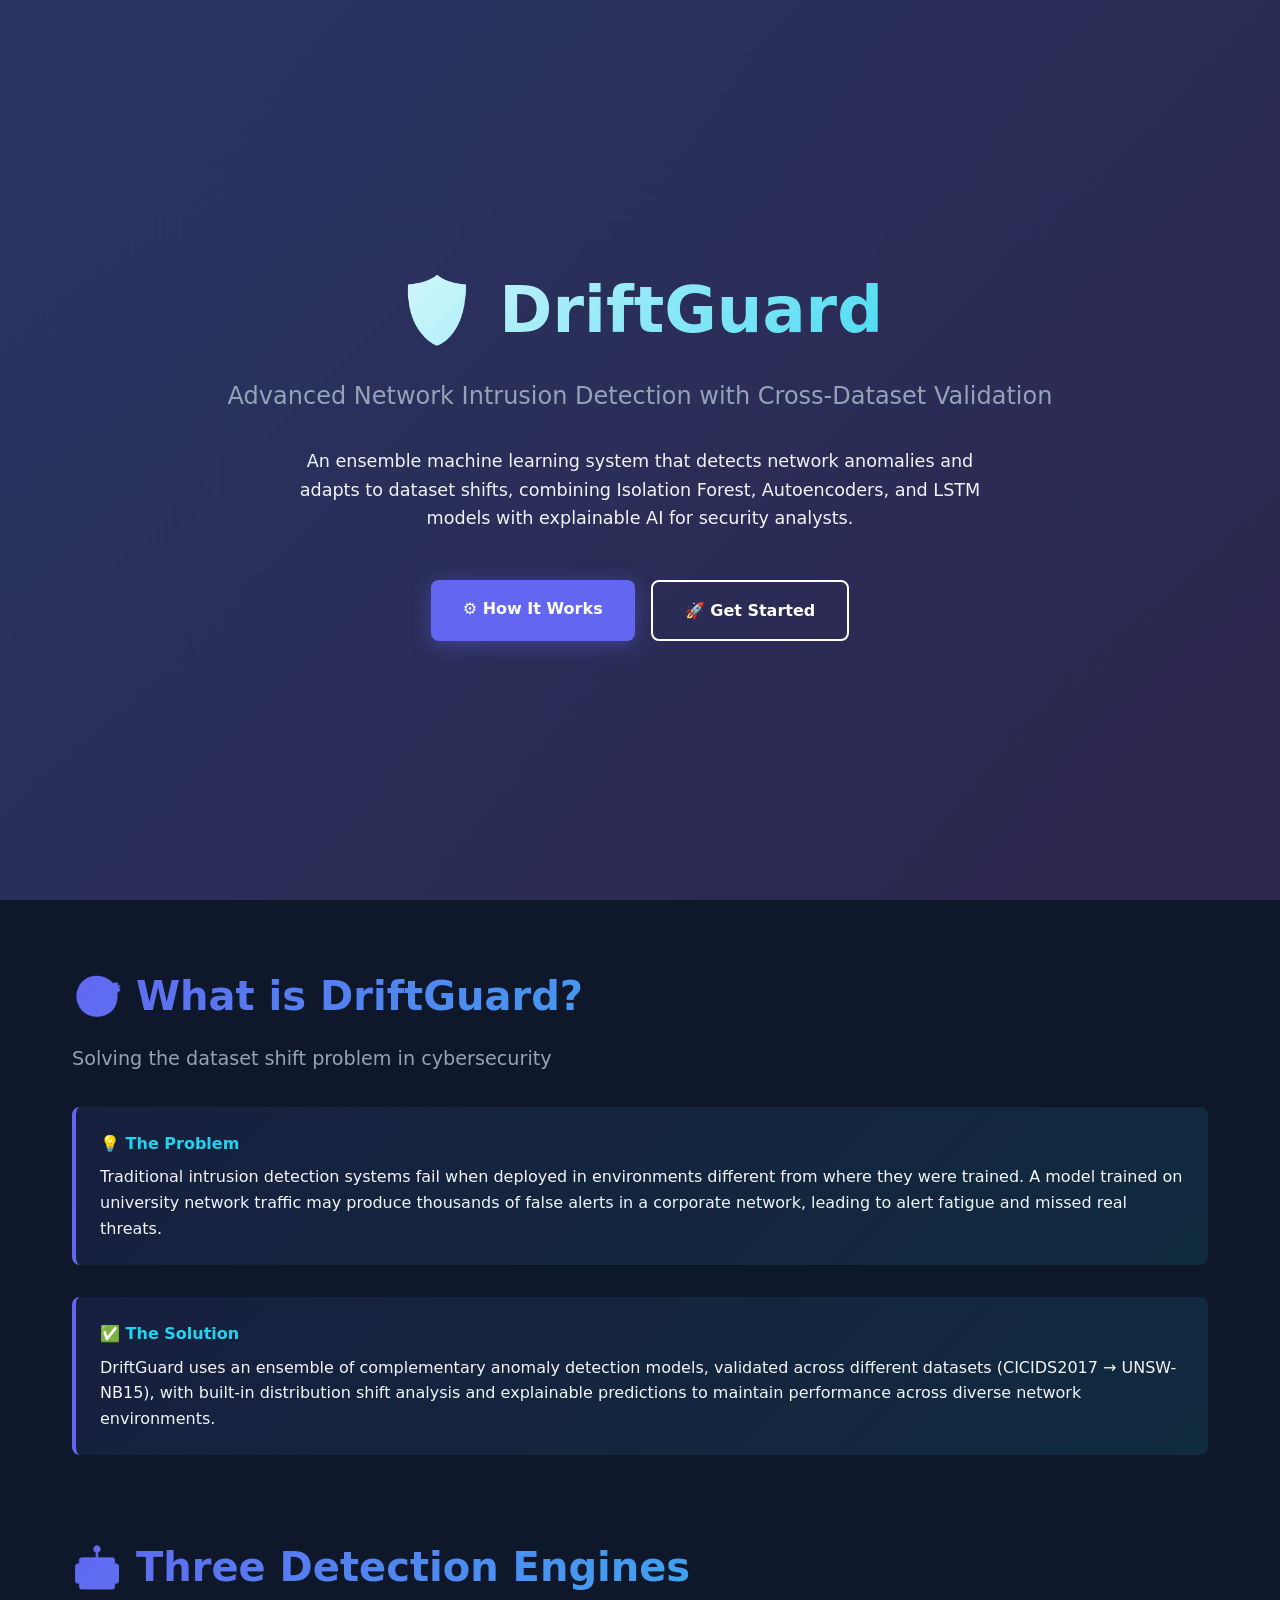
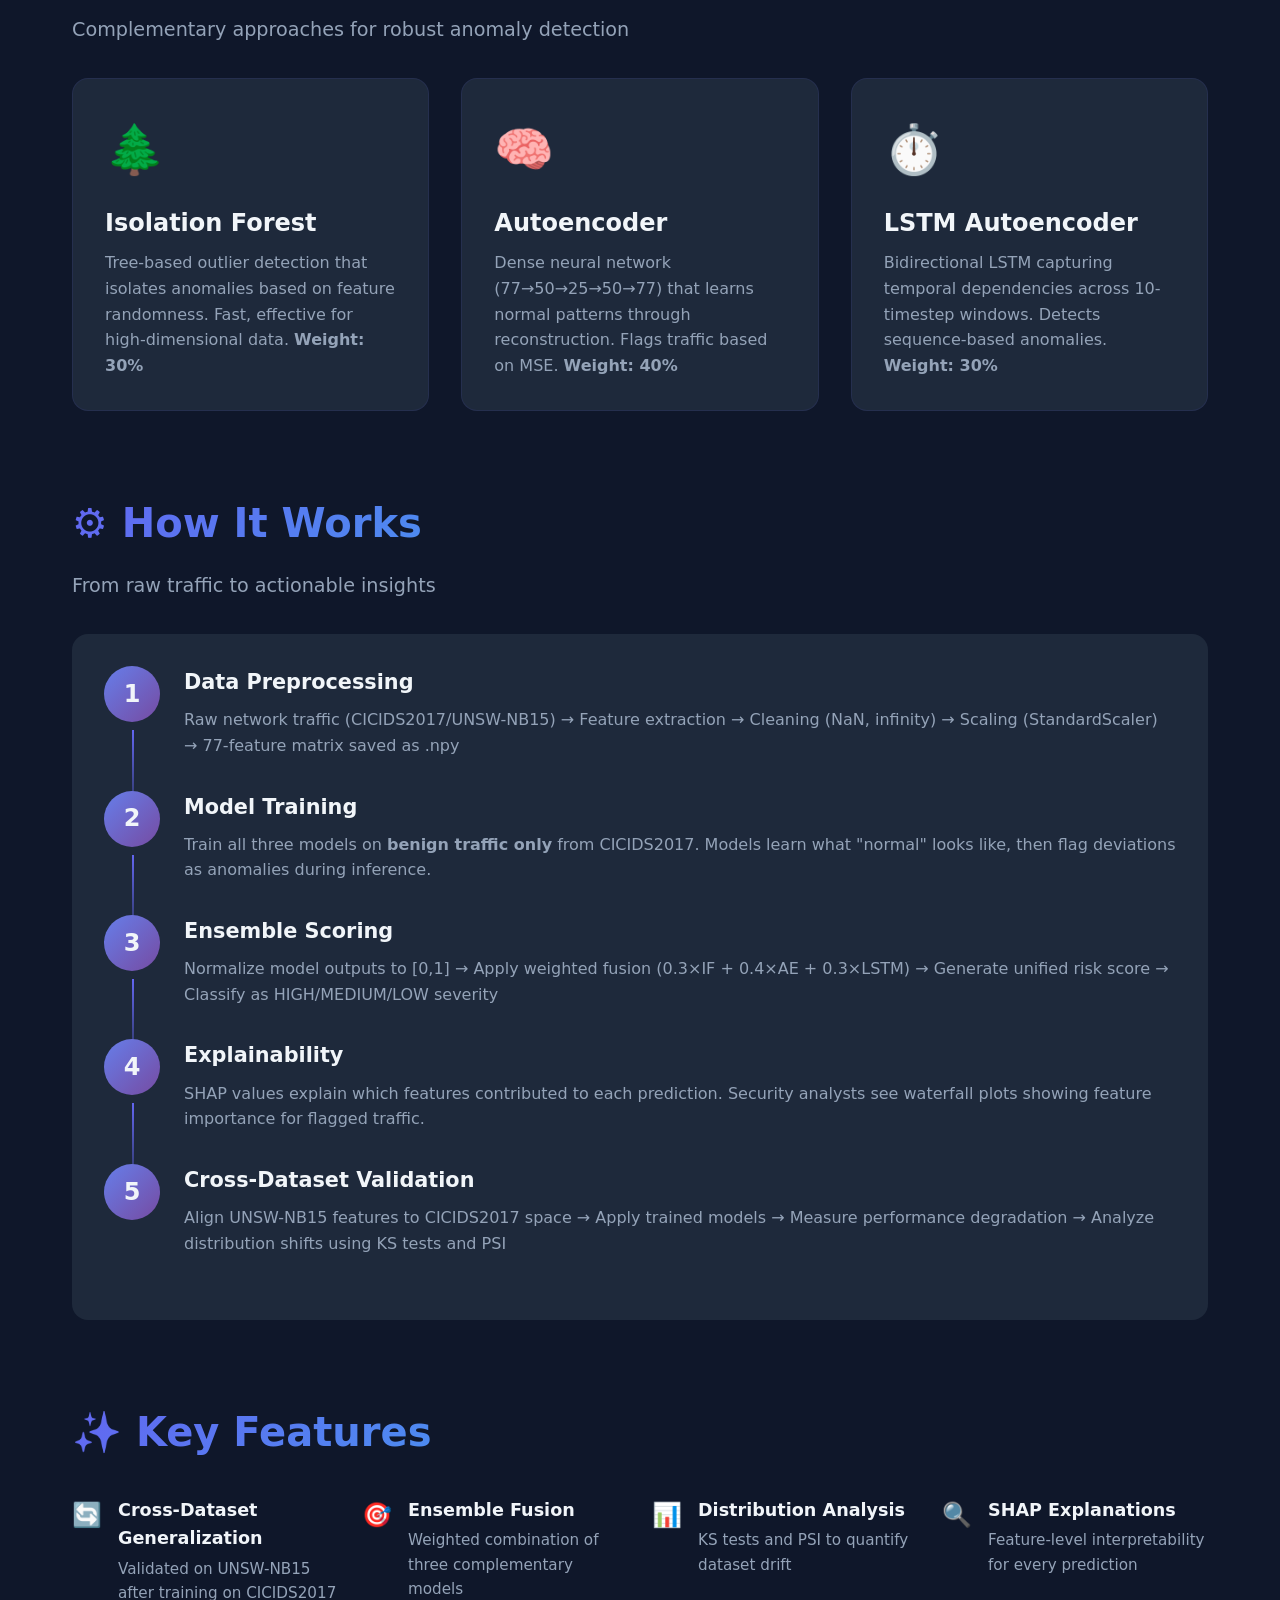
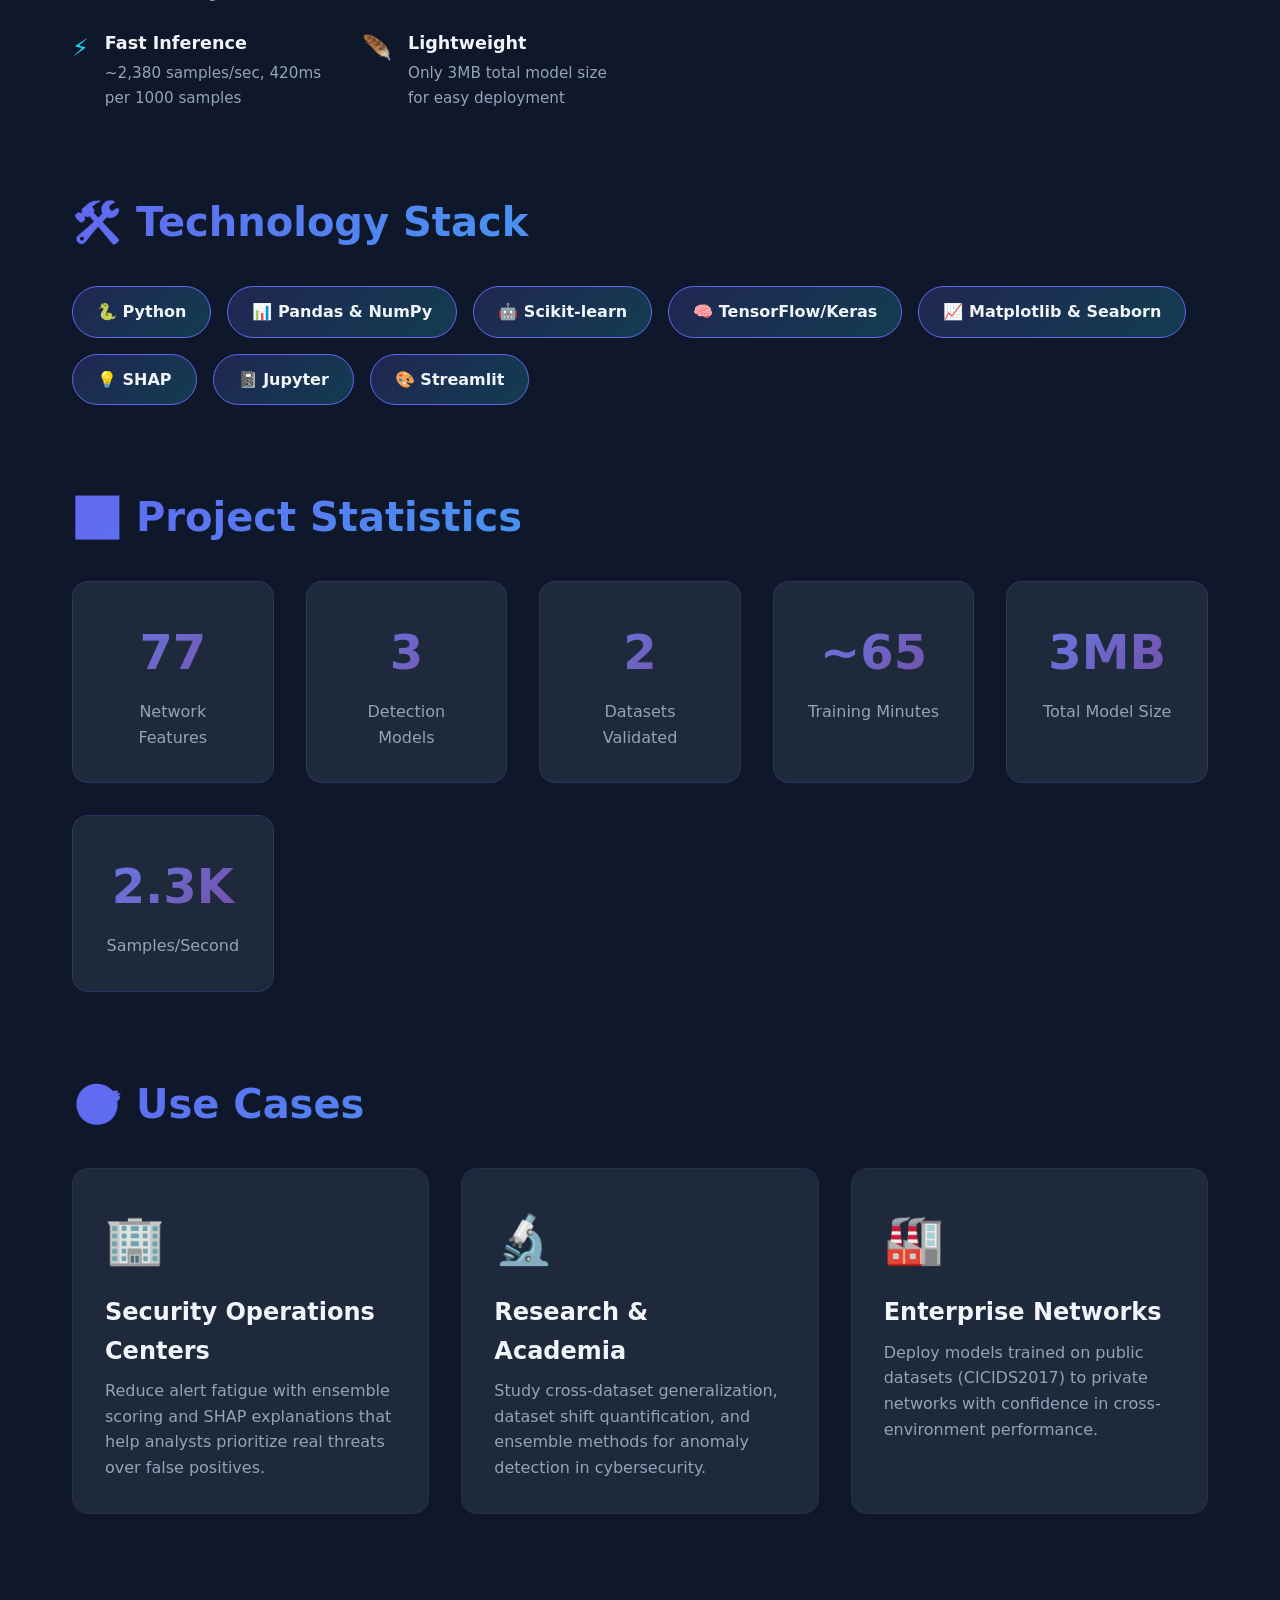
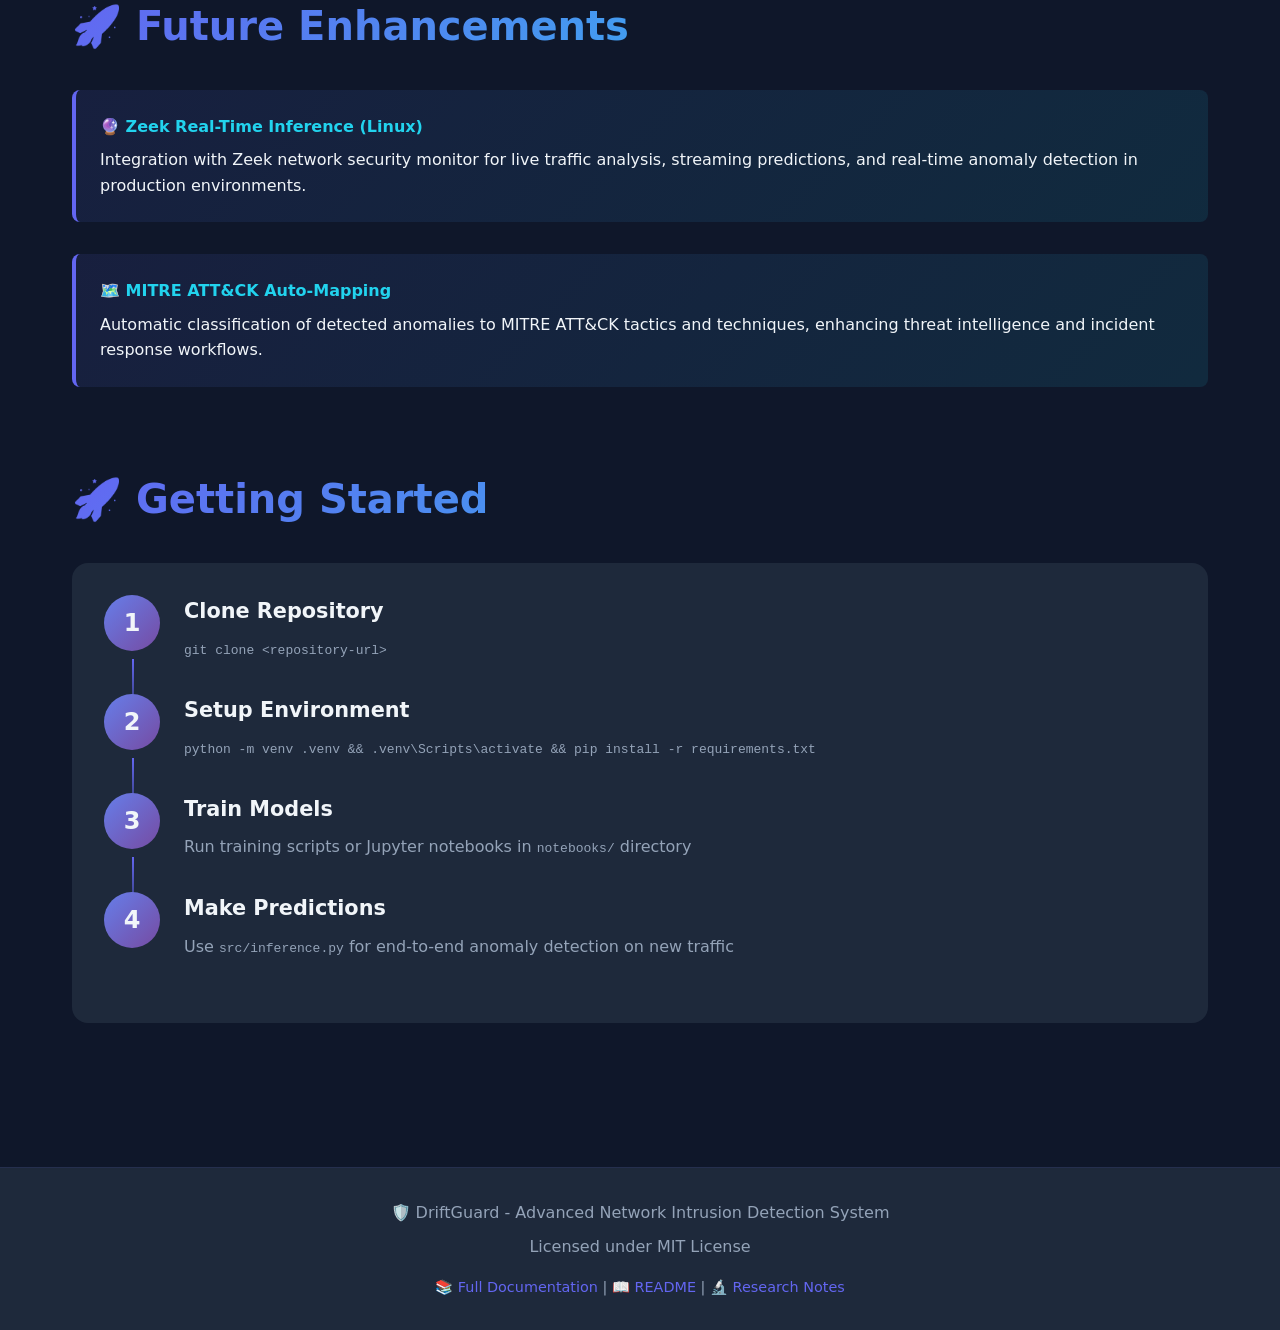
==== PROJECT_OVERVIEW.html @ bd611d69 "feat: add comprehensive project overview for DriftGuard in HTML and Markdown formats." ====
<!DOCTYPE html>
<html lang="en">

<head>
    <meta charset="UTF-8">
    <meta name="viewport" content="width=device-width, initial-scale=1.0">
    <meta name="description"
        content="DriftGuard - Advanced Network Intrusion Detection System with Cross-Dataset Validation">
    <title>DriftGuard - Project Overview</title>
    <style>
        :root {
            --primary: #6366f1;
            --primary-dark: #4f46e5;
            --accent: #22d3ee;
            --bg-dark: #0f172a;
            --bg-card: #1e293b;
            --text-primary: #f1f5f9;
            --text-secondary: #94a3b8;
            --success: #10b981;
            --warning: #f59e0b;
            --danger: #ef4444;
            --gradient: linear-gradient(135deg, #667eea 0%, #764ba2 100%);
        }

        * {
            margin: 0;
            padding: 0;
            box-sizing: border-box;
        }

        body {
            font-family: 'Inter', 'Segoe UI', system-ui, sans-serif;
            background: var(--bg-dark);
            color: var(--text-primary);
            line-height: 1.6;
            overflow-x: hidden;
        }

        /* Animated gradient background */
        .hero {
            position: relative;
            min-height: 100vh;
            display: flex;
            align-items: center;
            justify-content: center;
            background: linear-gradient(135deg, #667eea 0%, #764ba2 50%, #f093fb 100%);
            background-size: 200% 200%;
            animation: gradientShift 15s ease infinite;
            overflow: hidden;
        }

        @keyframes gradientShift {
            0% {
                background-position: 0% 50%;
            }

            50% {
                background-position: 100% 50%;
            }

            100% {
                background-position: 0% 50%;
            }
        }

        .hero::before {
            content: '';
            position: absolute;
            top: 0;
            left: 0;
            right: 0;
            bottom: 0;
            background: rgba(15, 23, 42, 0.7);
            backdrop-filter: blur(100px);
        }

        .hero-content {
            position: relative;
            z-index: 10;
            text-align: center;
            padding: 2rem;
            max-width: 1000px;
        }

        .logo {
            font-size: 4rem;
            font-weight: 800;
            background: linear-gradient(135deg, #fff, var(--accent));
            -webkit-background-clip: text;
            -webkit-text-fill-color: transparent;
            background-clip: text;
            margin-bottom: 1rem;
            animation: slideDown 1s ease-out;
        }

        @keyframes slideDown {
            from {
                opacity: 0;
                transform: translateY(-50px);
            }

            to {
                opacity: 1;
                transform: translateY(0);
            }
        }

        .tagline {
            font-size: 1.5rem;
            color: var(--text-secondary);
            margin-bottom: 2rem;
            animation: fadeIn 1.5s ease-out;
        }

        @keyframes fadeIn {
            from {
                opacity: 0;
            }

            to {
                opacity: 1;
            }
        }

        .hero-description {
            font-size: 1.1rem;
            max-width: 700px;
            margin: 0 auto 3rem;
            color: var(--text-primary);
            animation: slideUp 1s ease-out;
        }

        @keyframes slideUp {
            from {
                opacity: 0;
                transform: translateY(30px);
            }

            to {
                opacity: 1;
                transform: translateY(0);
            }
        }

        .cta-buttons {
            display: flex;
            gap: 1rem;
            justify-content: center;
            flex-wrap: wrap;
            animation: fadeIn 2s ease-out;
        }

        .btn {
            padding: 1rem 2rem;
            border-radius: 0.5rem;
            text-decoration: none;
            font-weight: 600;
            transition: all 0.3s ease;
            border: none;
            cursor: pointer;
            font-size: 1rem;
        }

        .btn-primary {
            background: var(--primary);
            color: white;
            box-shadow: 0 4px 20px rgba(99, 102, 241, 0.4);
        }

        .btn-primary:hover {
            background: var(--primary-dark);
            transform: translateY(-2px);
            box-shadow: 0 6px 25px rgba(99, 102, 241, 0.6);
        }

        .btn-outline {
            background: transparent;
            color: white;
            border: 2px solid white;
        }

        .btn-outline:hover {
            background: white;
            color: var(--bg-dark);
            transform: translateY(-2px);
        }

        .container {
            max-width: 1200px;
            margin: 0 auto;
            padding: 4rem 2rem;
        }

        .section {
            margin-bottom: 5rem;
        }

        .section-title {
            font-size: 2.5rem;
            font-weight: 700;
            margin-bottom: 1rem;
            background: linear-gradient(135deg, var(--primary), var(--accent));
            -webkit-background-clip: text;
            -webkit-text-fill-color: transparent;
            background-clip: text;
        }

        .section-subtitle {
            color: var(--text-secondary);
            font-size: 1.2rem;
            margin-bottom: 2rem;
        }

        .cards {
            display: grid;
            grid-template-columns: repeat(auto-fit, minmax(300px, 1fr));
            gap: 2rem;
            margin-top: 2rem;
        }

        .card {
            background: var(--bg-card);
            border-radius: 1rem;
            padding: 2rem;
            transition: all 0.3s ease;
            border: 1px solid rgba(99, 102, 241, 0.1);
        }

        .card:hover {
            transform: translateY(-5px);
            border-color: var(--primary);
            box-shadow: 0 10px 40px rgba(99, 102, 241, 0.2);
        }

        .card-icon {
            font-size: 3rem;
            margin-bottom: 1rem;
        }

        .card-title {
            font-size: 1.5rem;
            font-weight: 600;
            margin-bottom: 0.5rem;
            color: var(--text-primary);
        }

        .card-description {
            color: var(--text-secondary);
            line-height: 1.6;
        }

        .features-grid {
            display: grid;
            grid-template-columns: repeat(auto-fit, minmax(250px, 1fr));
            gap: 1.5rem;
            margin-top: 2rem;
        }

        .feature {
            display: flex;
            align-items: start;
            gap: 1rem;
        }

        .feature-icon {
            font-size: 1.5rem;
            color: var(--accent);
            flex-shrink: 0;
        }

        .feature-text h3 {
            font-size: 1.1rem;
            margin-bottom: 0.25rem;
            color: var(--text-primary);
        }

        .feature-text p {
            color: var(--text-secondary);
            font-size: 0.95rem;
        }

        .workflow {
            background: var(--bg-card);
            border-radius: 1rem;
            padding: 2rem;
            margin-top: 2rem;
        }

        .workflow-step {
            display: flex;
            align-items: start;
            gap: 1.5rem;
            margin-bottom: 2rem;
            position: relative;
        }

        .workflow-step:not(:last-child)::after {
            content: '';
            position: absolute;
            left: 1.75rem;
            top: 4rem;
            width: 2px;
            height: calc(100% + 0.5rem);
            background: linear-gradient(180deg, var(--primary), transparent);
        }

        .step-number {
            background: var(--gradient);
            width: 3.5rem;
            height: 3.5rem;
            border-radius: 50%;
            display: flex;
            align-items: center;
            justify-content: center;
            font-weight: 700;
            font-size: 1.5rem;
            flex-shrink: 0;
            position: relative;
            z-index: 1;
        }

        .step-content h3 {
            font-size: 1.3rem;
            margin-bottom: 0.5rem;
            color: var(--text-primary);
        }

        .step-content p {
            color: var(--text-secondary);
            line-height: 1.6;
        }

        .tech-stack {
            display: flex;
            flex-wrap: wrap;
            gap: 1rem;
            margin-top: 2rem;
        }

        .tech-badge {
            background: linear-gradient(135deg, rgba(99, 102, 241, 0.2), rgba(34, 211, 238, 0.2));
            border: 1px solid var(--primary);
            padding: 0.75rem 1.5rem;
            border-radius: 2rem;
            font-weight: 600;
            transition: all 0.3s ease;
        }

        .tech-badge:hover {
            background: var(--primary);
            transform: scale(1.05);
        }

        .stats {
            display: grid;
            grid-template-columns: repeat(auto-fit, minmax(200px, 1fr));
            gap: 2rem;
            margin-top: 2rem;
        }

        .stat-card {
            text-align: center;
            padding: 2rem;
            background: var(--bg-card);
            border-radius: 1rem;
            border: 1px solid rgba(99, 102, 241, 0.2);
        }

        .stat-number {
            font-size: 3rem;
            font-weight: 700;
            background: var(--gradient);
            -webkit-background-clip: text;
            -webkit-text-fill-color: transparent;
            background-clip: text;
        }

        .stat-label {
            color: var(--text-secondary);
            margin-top: 0.5rem;
        }

        .highlight {
            background: linear-gradient(135deg, rgba(99, 102, 241, 0.1), rgba(34, 211, 238, 0.1));
            border-left: 4px solid var(--primary);
            padding: 1.5rem;
            border-radius: 0.5rem;
            margin: 2rem 0;
        }

        .highlight-title {
            font-weight: 700;
            color: var(--accent);
            margin-bottom: 0.5rem;
        }

        footer {
            background: var(--bg-card);
            padding: 2rem;
            text-align: center;
            color: var(--text-secondary);
            border-top: 1px solid rgba(99, 102, 241, 0.1);
        }

        @media (max-width: 768px) {
            .logo {
                font-size: 2.5rem;
            }

            .tagline {
                font-size: 1.2rem;
            }

            .section-title {
                font-size: 2rem;
            }

            .cards {
                grid-template-columns: 1fr;
            }
        }
    </style>
</head>

<body>
    <!-- Hero Section -->
    <section class="hero">
        <div class="hero-content">
            <h1 class="logo">🛡️ DriftGuard</h1>
            <p class="tagline">Advanced Network Intrusion Detection with Cross-Dataset Validation</p>
            <p class="hero-description">
                An ensemble machine learning system that detects network anomalies and adapts to dataset shifts,
                combining Isolation Forest, Autoencoders, and LSTM models with explainable AI for security analysts.
            </p>
            <div class="cta-buttons">
                <a href="#how-it-works" class="btn btn-primary">⚙️ How It Works</a>
                <a href="#getting-started" class="btn btn-outline">🚀 Get Started</a>
            </div>
        </div>
    </section>

    <!-- What is DriftGuard -->
    <div class="container">
        <section class="section">
            <h2 class="section-title">🎯 What is DriftGuard?</h2>
            <p class="section-subtitle">Solving the dataset shift problem in cybersecurity</p>

            <div class="highlight">
                <div class="highlight-title">💡 The Problem</div>
                <p>Traditional intrusion detection systems fail when deployed in environments different from where they
                    were trained.
                    A model trained on university network traffic may produce thousands of false alerts in a corporate
                    network,
                    leading to alert fatigue and missed real threats.</p>
            </div>

            <div class="highlight">
                <div class="highlight-title">✅ The Solution</div>
                <p>DriftGuard uses an ensemble of complementary anomaly detection models, validated across different
                    datasets
                    (CICIDS2017 → UNSW-NB15), with built-in distribution shift analysis and explainable predictions to
                    maintain
                    performance across diverse network environments.</p>
            </div>
        </section>

        <!-- Core Models -->
        <section class="section">
            <h2 class="section-title">🤖 Three Detection Engines</h2>
            <p class="section-subtitle">Complementary approaches for robust anomaly detection</p>

            <div class="cards">
                <div class="card">
                    <div class="card-icon">🌲</div>
                    <h3 class="card-title">Isolation Forest</h3>
                    <p class="card-description">
                        Tree-based outlier detection that isolates anomalies based on feature randomness.
                        Fast, effective for high-dimensional data. <strong>Weight: 30%</strong>
                    </p>
                </div>

                <div class="card">
                    <div class="card-icon">🧠</div>
                    <h3 class="card-title">Autoencoder</h3>
                    <p class="card-description">
                        Dense neural network (77→50→25→50→77) that learns normal patterns through reconstruction.
                        Flags traffic based on MSE. <strong>Weight: 40%</strong>
                    </p>
                </div>

                <div class="card">
                    <div class="card-icon">⏱️</div>
                    <h3 class="card-title">LSTM Autoencoder</h3>
                    <p class="card-description">
                        Bidirectional LSTM capturing temporal dependencies across 10-timestep windows.
                        Detects sequence-based anomalies. <strong>Weight: 30%</strong>
                    </p>
                </div>
            </div>
        </section>

        <!-- How It Works -->
        <section class="section" id="how-it-works">
            <h2 class="section-title">⚙️ How It Works</h2>
            <p class="section-subtitle">From raw traffic to actionable insights</p>

            <div class="workflow">
                <div class="workflow-step">
                    <div class="step-number">1</div>
                    <div class="step-content">
                        <h3>Data Preprocessing</h3>
                        <p>Raw network traffic (CICIDS2017/UNSW-NB15) → Feature extraction → Cleaning (NaN, infinity) →
                            Scaling (StandardScaler) → 77-feature matrix saved as .npy</p>
                    </div>
                </div>

                <div class="workflow-step">
                    <div class="step-number">2</div>
                    <div class="step-content">
                        <h3>Model Training</h3>
                        <p>Train all three models on <strong>benign traffic only</strong> from CICIDS2017. Models learn
                            what "normal" looks like, then flag deviations as anomalies during inference.</p>
                    </div>
                </div>

                <div class="workflow-step">
                    <div class="step-number">3</div>
                    <div class="step-content">
                        <h3>Ensemble Scoring</h3>
                        <p>Normalize model outputs to [0,1] → Apply weighted fusion (0.3×IF + 0.4×AE + 0.3×LSTM) →
                            Generate unified risk score → Classify as HIGH/MEDIUM/LOW severity</p>
                    </div>
                </div>

                <div class="workflow-step">
                    <div class="step-number">4</div>
                    <div class="step-content">
                        <h3>Explainability</h3>
                        <p>SHAP values explain which features contributed to each prediction. Security analysts see
                            waterfall plots showing feature importance for flagged traffic.</p>
                    </div>
                </div>

                <div class="workflow-step">
                    <div class="step-number">5</div>
                    <div class="step-content">
                        <h3>Cross-Dataset Validation</h3>
                        <p>Align UNSW-NB15 features to CICIDS2017 space → Apply trained models → Measure performance
                            degradation → Analyze distribution shifts using KS tests and PSI</p>
                    </div>
                </div>
            </div>
        </section>

        <!-- Key Features -->
        <section class="section">
            <h2 class="section-title">✨ Key Features</h2>

            <div class="features-grid">
                <div class="feature">
                    <div class="feature-icon">🔄</div>
                    <div class="feature-text">
                        <h3>Cross-Dataset Generalization</h3>
                        <p>Validated on UNSW-NB15 after training on CICIDS2017</p>
                    </div>
                </div>

                <div class="feature">
                    <div class="feature-icon">🎯</div>
                    <div class="feature-text">
                        <h3>Ensemble Fusion</h3>
                        <p>Weighted combination of three complementary models</p>
                    </div>
                </div>

                <div class="feature">
                    <div class="feature-icon">📊</div>
                    <div class="feature-text">
                        <h3>Distribution Analysis</h3>
                        <p>KS tests and PSI to quantify dataset drift</p>
                    </div>
                </div>

                <div class="feature">
                    <div class="feature-icon">🔍</div>
                    <div class="feature-text">
                        <h3>SHAP Explanations</h3>
                        <p>Feature-level interpretability for every prediction</p>
                    </div>
                </div>

                <div class="feature">
                    <div class="feature-icon">⚡</div>
                    <div class="feature-text">
                        <h3>Fast Inference</h3>
                        <p>~2,380 samples/sec, 420ms per 1000 samples</p>
                    </div>
                </div>

                <div class="feature">
                    <div class="feature-icon">🪶</div>
                    <div class="feature-text">
                        <h3>Lightweight</h3>
                        <p>Only 3MB total model size for easy deployment</p>
                    </div>
                </div>
            </div>
        </section>

        <!-- Technology Stack -->
        <section class="section">
            <h2 class="section-title">🛠️ Technology Stack</h2>

            <div class="tech-stack">
                <span class="tech-badge">🐍 Python</span>
                <span class="tech-badge">📊 Pandas & NumPy</span>
                <span class="tech-badge">🤖 Scikit-learn</span>
                <span class="tech-badge">🧠 TensorFlow/Keras</span>
                <span class="tech-badge">📈 Matplotlib & Seaborn</span>
                <span class="tech-badge">💡 SHAP</span>
                <span class="tech-badge">📓 Jupyter</span>
                <span class="tech-badge">🎨 Streamlit</span>
            </div>
        </section>

        <!-- Statistics -->
        <section class="section">
            <h2 class="section-title">📈 Project Statistics</h2>

            <div class="stats">
                <div class="stat-card">
                    <div class="stat-number">77</div>
                    <div class="stat-label">Network Features</div>
                </div>

                <div class="stat-card">
                    <div class="stat-number">3</div>
                    <div class="stat-label">Detection Models</div>
                </div>

                <div class="stat-card">
                    <div class="stat-number">2</div>
                    <div class="stat-label">Datasets Validated</div>
                </div>

                <div class="stat-card">
                    <div class="stat-number">~65</div>
                    <div class="stat-label">Training Minutes</div>
                </div>

                <div class="stat-card">
                    <div class="stat-number">3MB</div>
                    <div class="stat-label">Total Model Size</div>
                </div>

                <div class="stat-card">
                    <div class="stat-number">2.3K</div>
                    <div class="stat-label">Samples/Second</div>
                </div>
            </div>
        </section>

        <!-- Use Cases -->
        <section class="section">
            <h2 class="section-title">🎯 Use Cases</h2>

            <div class="cards">
                <div class="card">
                    <div class="card-icon">🏢</div>
                    <h3 class="card-title">Security Operations Centers</h3>
                    <p class="card-description">
                        Reduce alert fatigue with ensemble scoring and SHAP explanations that help analysts
                        prioritize real threats over false positives.
                    </p>
                </div>

                <div class="card">
                    <div class="card-icon">🔬</div>
                    <h3 class="card-title">Research & Academia</h3>
                    <p class="card-description">
                        Study cross-dataset generalization, dataset shift quantification, and ensemble methods
                        for anomaly detection in cybersecurity.
                    </p>
                </div>

                <div class="card">
                    <div class="card-icon">🏭</div>
                    <h3 class="card-title">Enterprise Networks</h3>
                    <p class="card-description">
                        Deploy models trained on public datasets (CICIDS2017) to private networks with
                        confidence in cross-environment performance.
                    </p>
                </div>
            </div>
        </section>

        <!-- Future Roadmap -->
        <section class="section">
            <h2 class="section-title">🚀 Future Enhancements</h2>

            <div class="highlight">
                <div class="highlight-title">🔮 Zeek Real-Time Inference (Linux)</div>
                <p>Integration with Zeek network security monitor for live traffic analysis, streaming predictions,
                    and real-time anomaly detection in production environments.</p>
            </div>

            <div class="highlight">
                <div class="highlight-title">🗺️ MITRE ATT&CK Auto-Mapping</div>
                <p>Automatic classification of detected anomalies to MITRE ATT&CK tactics and techniques,
                    enhancing threat intelligence and incident response workflows.</p>
            </div>
        </section>

        <!-- Getting Started -->
        <section class="section">
            <h2 class="section-title">🚀 Getting Started</h2>

            <div class="workflow">
                <div class="workflow-step">
                    <div class="step-number">1</div>
                    <div class="step-content">
                        <h3>Clone Repository</h3>
                        <p><code>git clone &lt;repository-url&gt;</code></p>
                    </div>
                </div>

                <div class="workflow-step">
                    <div class="step-number">2</div>
                    <div class="step-content">
                        <h3>Setup Environment</h3>
                        <p><code>python -m venv .venv && .venv\Scripts\activate && pip install -r requirements.txt</code>
                        </p>
                    </div>
                </div>

                <div class="workflow-step">
                    <div class="step-number">3</div>
                    <div class="step-content">
                        <h3>Train Models</h3>
                        <p>Run training scripts or Jupyter notebooks in <code>notebooks/</code> directory</p>
                    </div>
                </div>

                <div class="workflow-step">
                    <div class="step-number">4</div>
                    <div class="step-content">
                        <h3>Make Predictions</h3>
                        <p>Use <code>src/inference.py</code> for end-to-end anomaly detection on new traffic</p>
                    </div>
                </div>
            </div>
        </section>
    </div>

    <!-- Footer -->
    <footer>
        <p>🛡️ DriftGuard - Advanced Network Intrusion Detection System</p>
        <p style="margin-top: 0.5rem;">Licensed under MIT License</p>
        <p style="margin-top: 1rem; font-size: 0.9rem;">
            <a href="docs/00_INDEX.md" style="color: var(--primary); text-decoration: none;">📚 Full Documentation</a> |
            <a href="README.md" style="color: var(--primary); text-decoration: none;">📖 README</a> |
            <a href="research/notes.md" style="color: var(--primary); text-decoration: none;">🔬 Research Notes</a>
        </p>
    </footer>
</body>

</html>
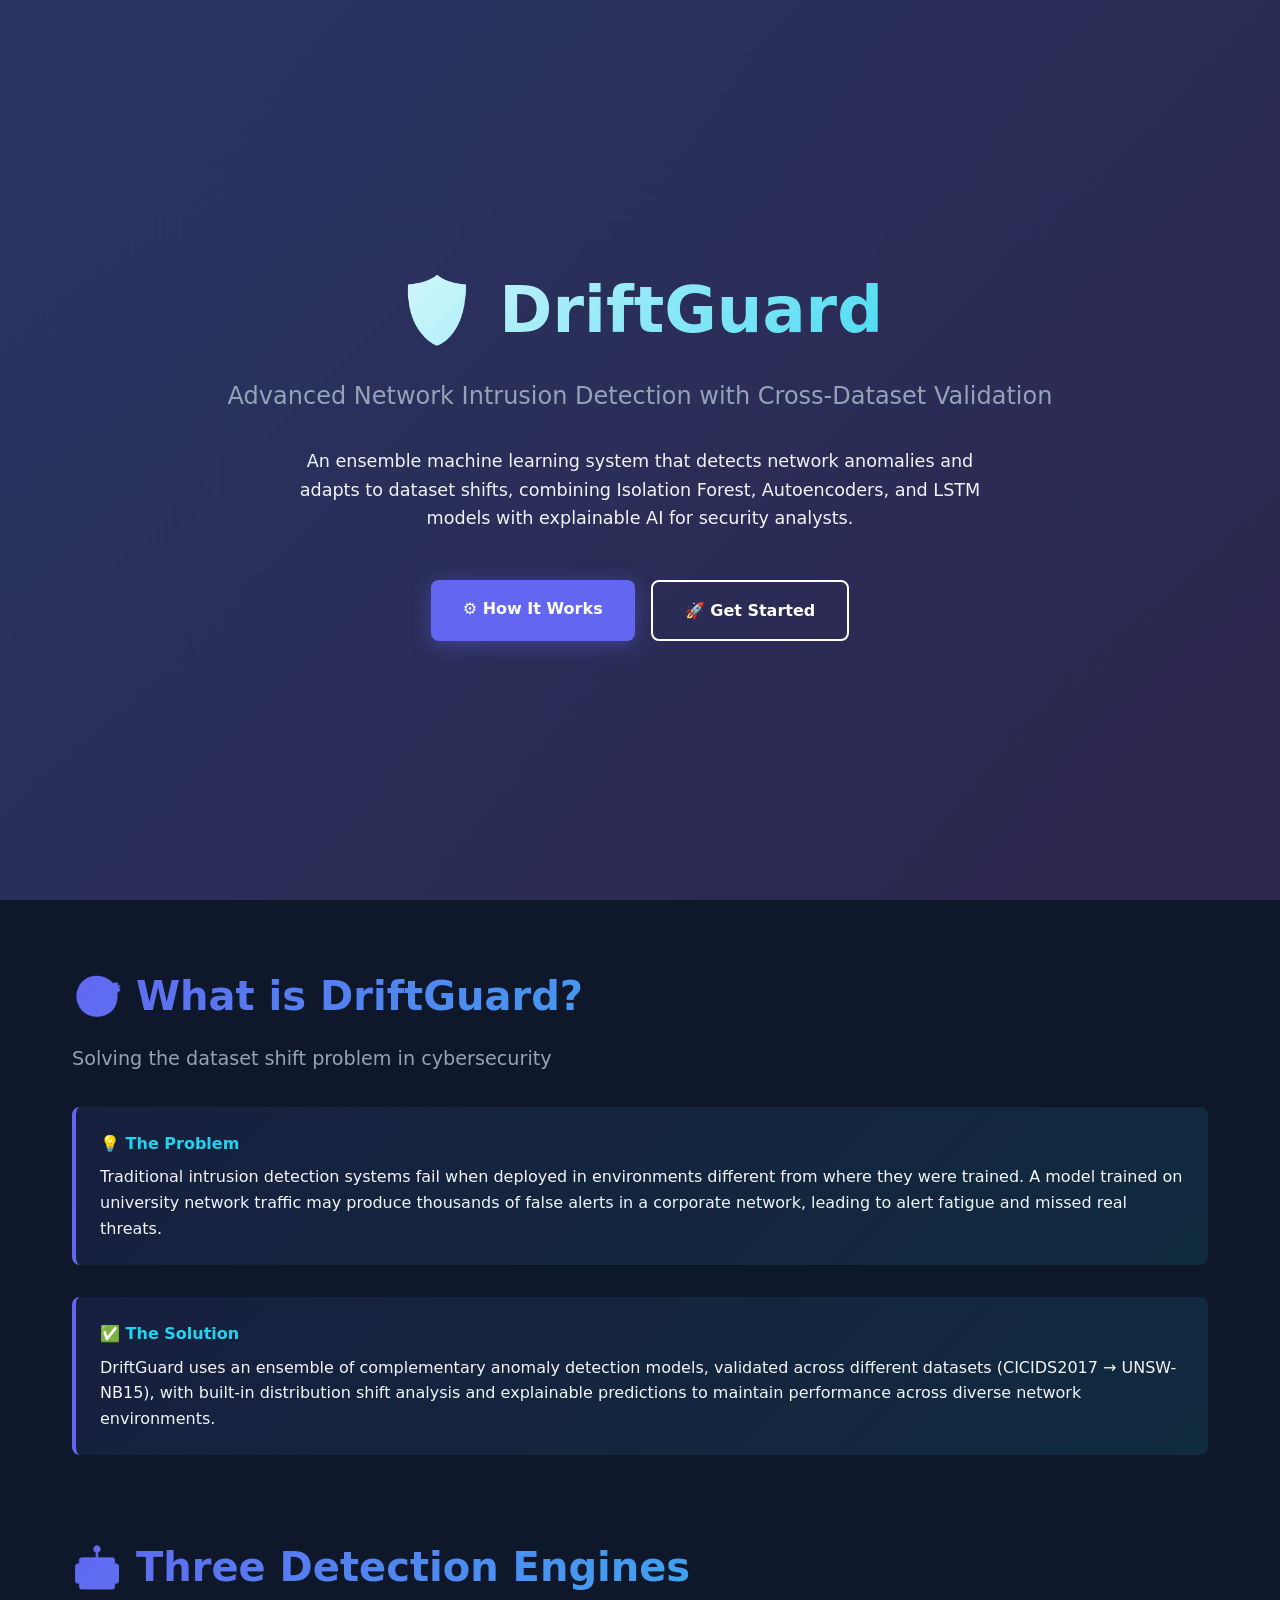
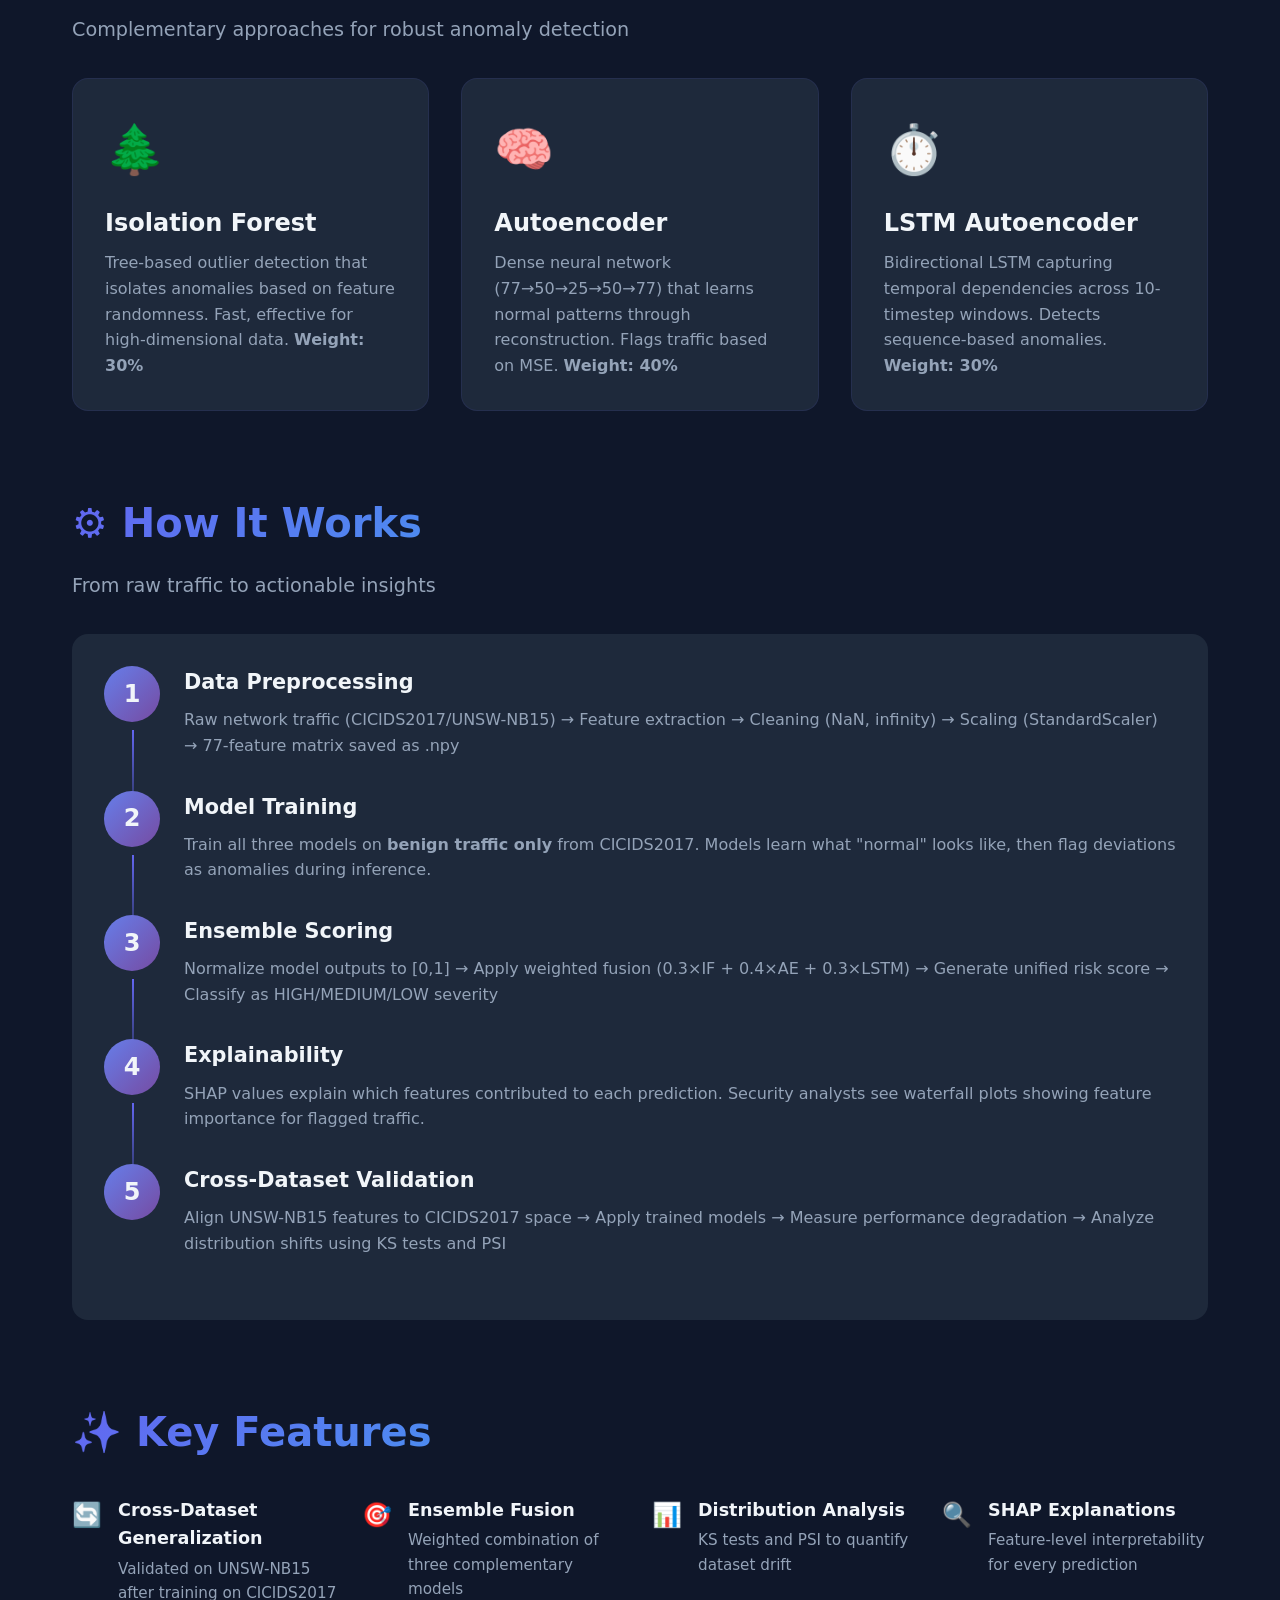
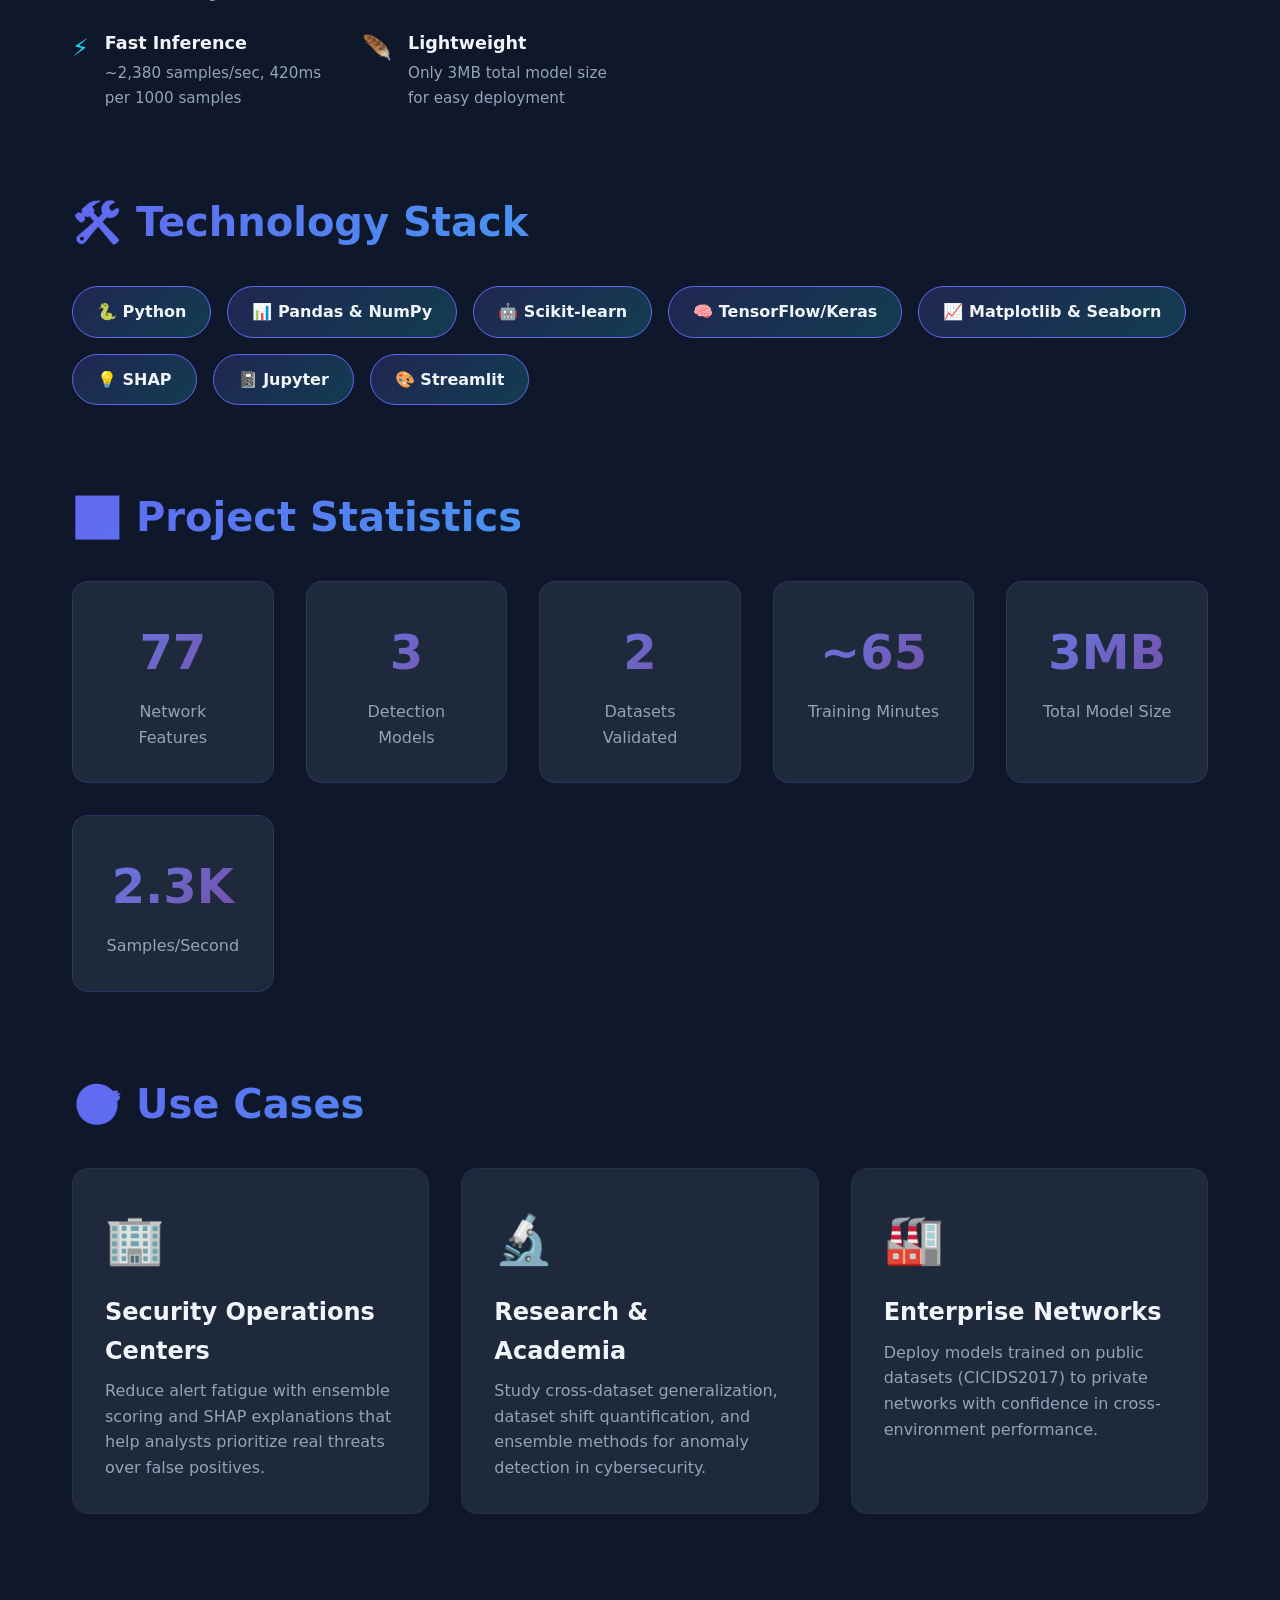
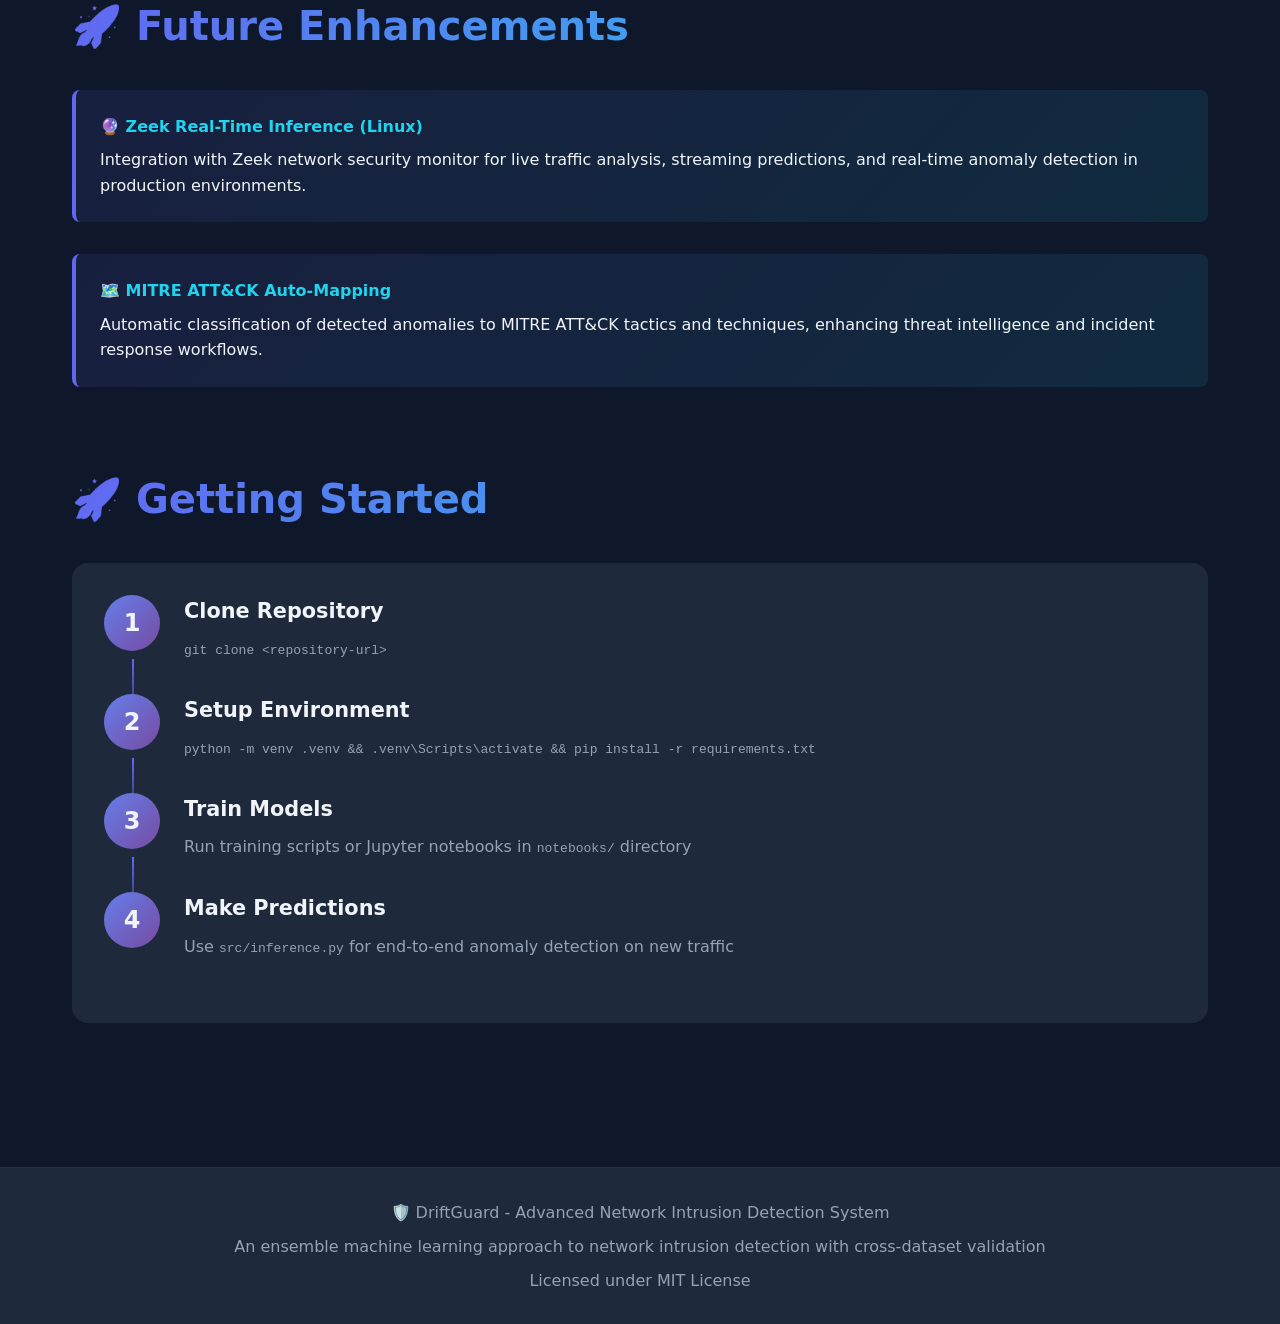
==== commit e5d18fa8: "feat: Add smooth scrolling, 'getting-started' section ID, and update footer content." ====
--- a/PROJECT_OVERVIEW.html
+++ b/PROJECT_OVERVIEW.html
@@ -28,6 +28,10 @@
             box-sizing: border-box;
         }
 
+        html {
+            scroll-behavior: smooth;
+        }
+
         body {
             font-family: 'Inter', 'Segoe UI', system-ui, sans-serif;
             background: var(--bg-dark);
@@ -712,7 +716,7 @@
         </section>
 
         <!-- Getting Started -->
-        <section class="section">
+        <section class="section" id="getting-started">
             <h2 class="section-title">🚀 Getting Started</h2>
 
             <div class="workflow">
@@ -755,12 +759,9 @@
     <!-- Footer -->
     <footer>
         <p>🛡️ DriftGuard - Advanced Network Intrusion Detection System</p>
+        <p style="margin-top: 0.5rem;">An ensemble machine learning approach to network intrusion detection with
+            cross-dataset validation</p>
         <p style="margin-top: 0.5rem;">Licensed under MIT License</p>
-        <p style="margin-top: 1rem; font-size: 0.9rem;">
-            <a href="docs/00_INDEX.md" style="color: var(--primary); text-decoration: none;">📚 Full Documentation</a> |
-            <a href="README.md" style="color: var(--primary); text-decoration: none;">📖 README</a> |
-            <a href="research/notes.md" style="color: var(--primary); text-decoration: none;">🔬 Research Notes</a>
-        </p>
     </footer>
 </body>
 
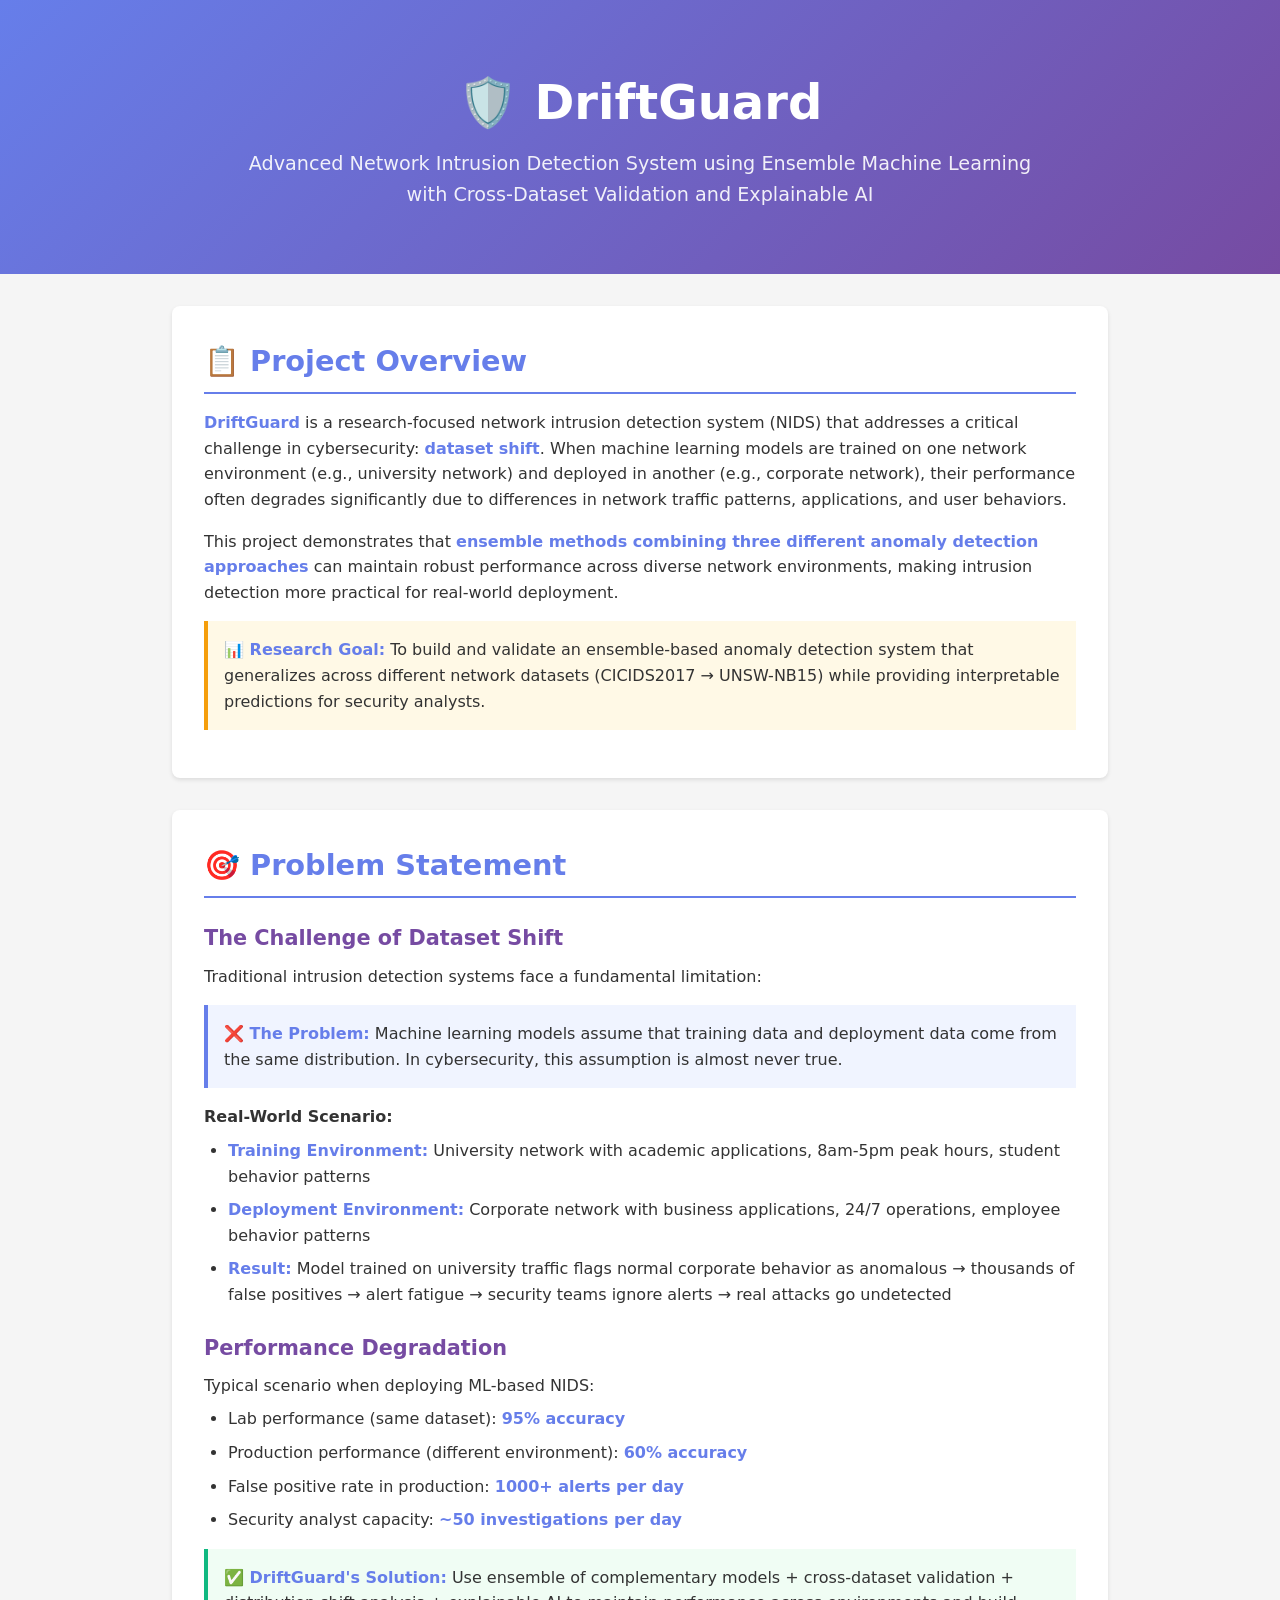
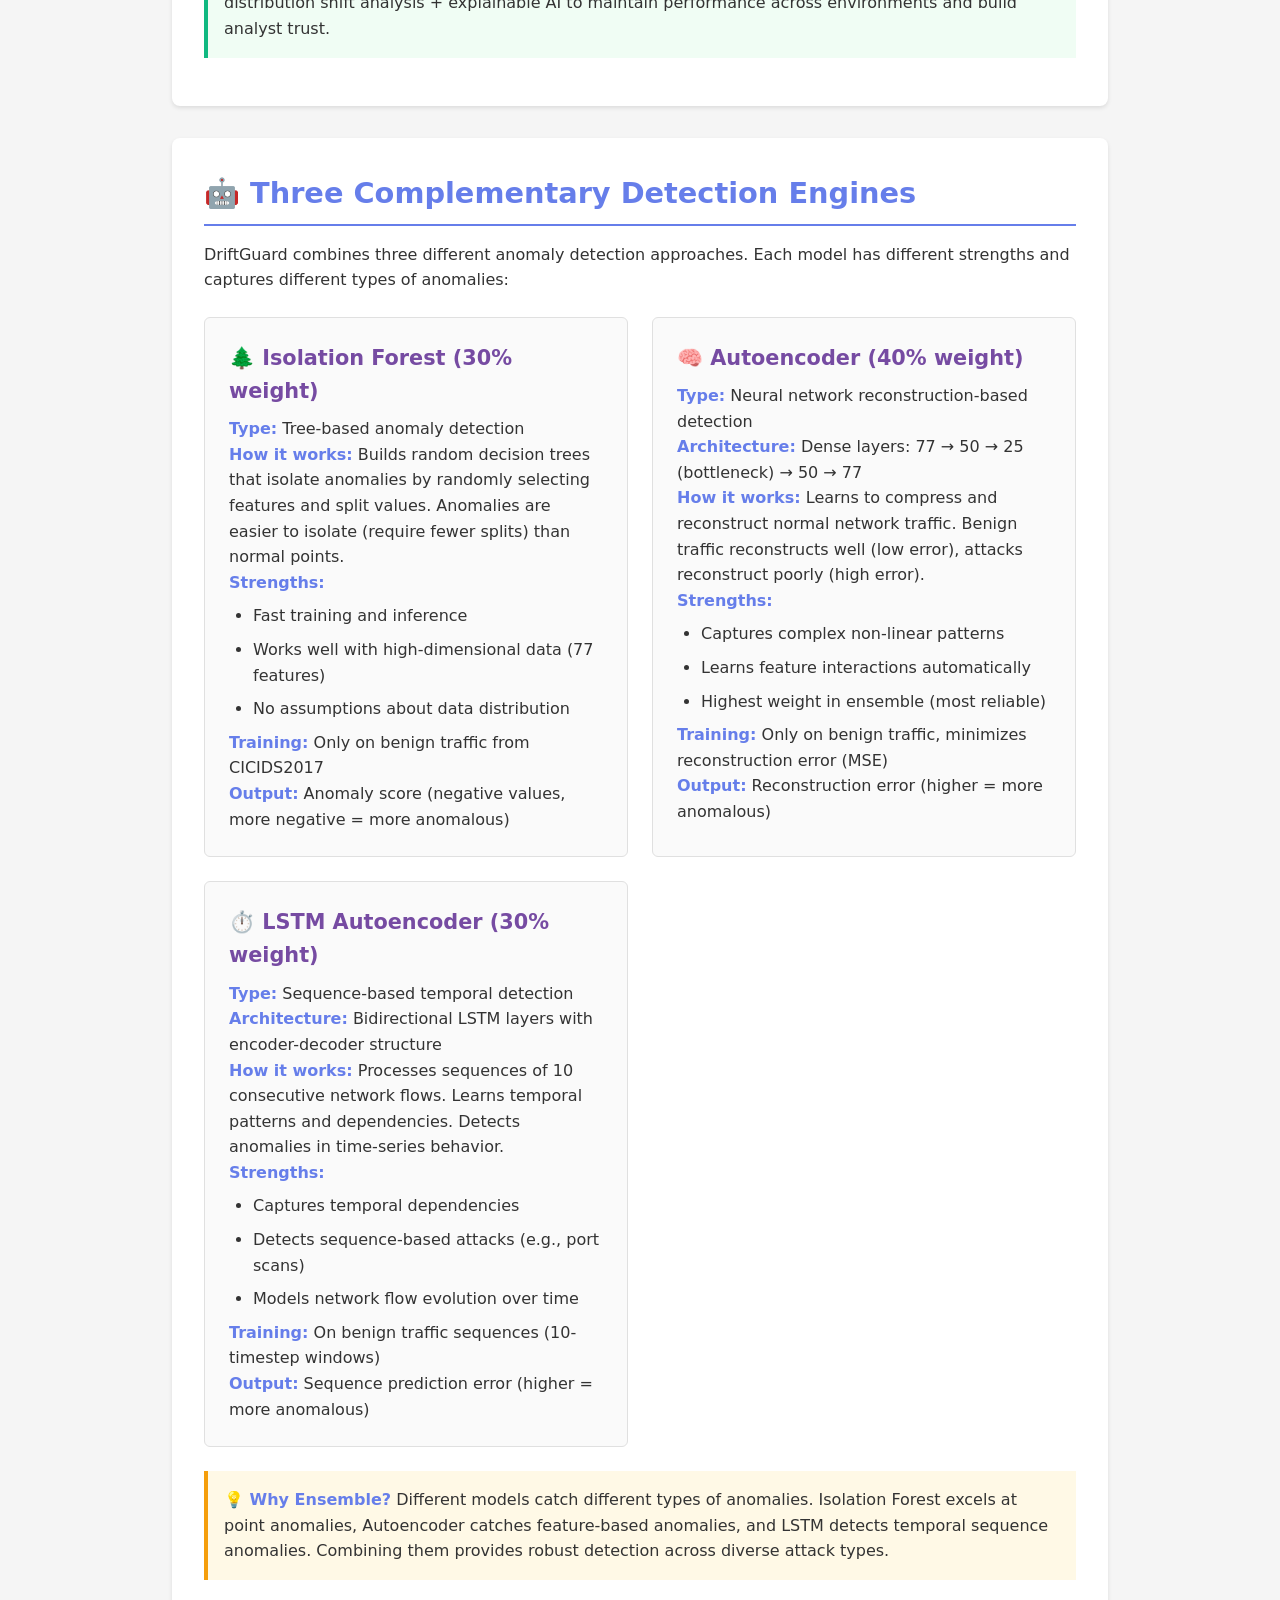
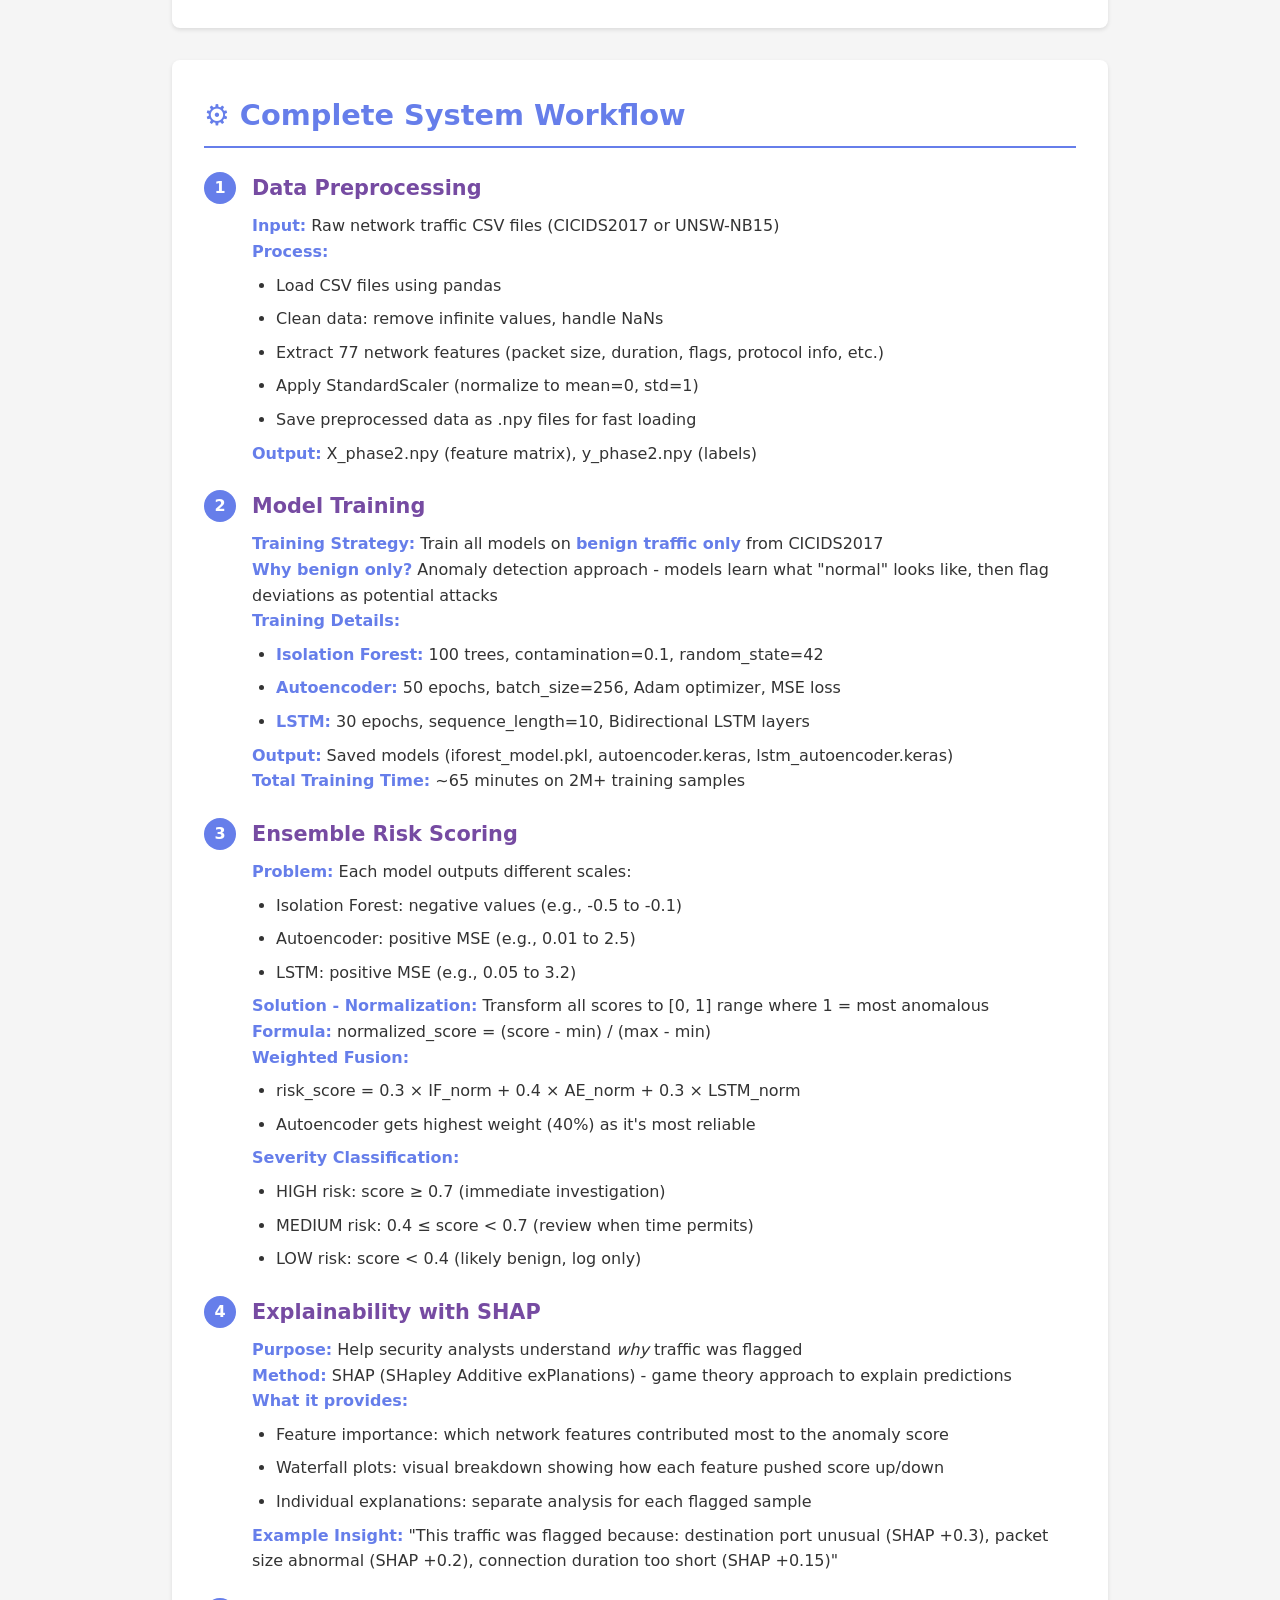
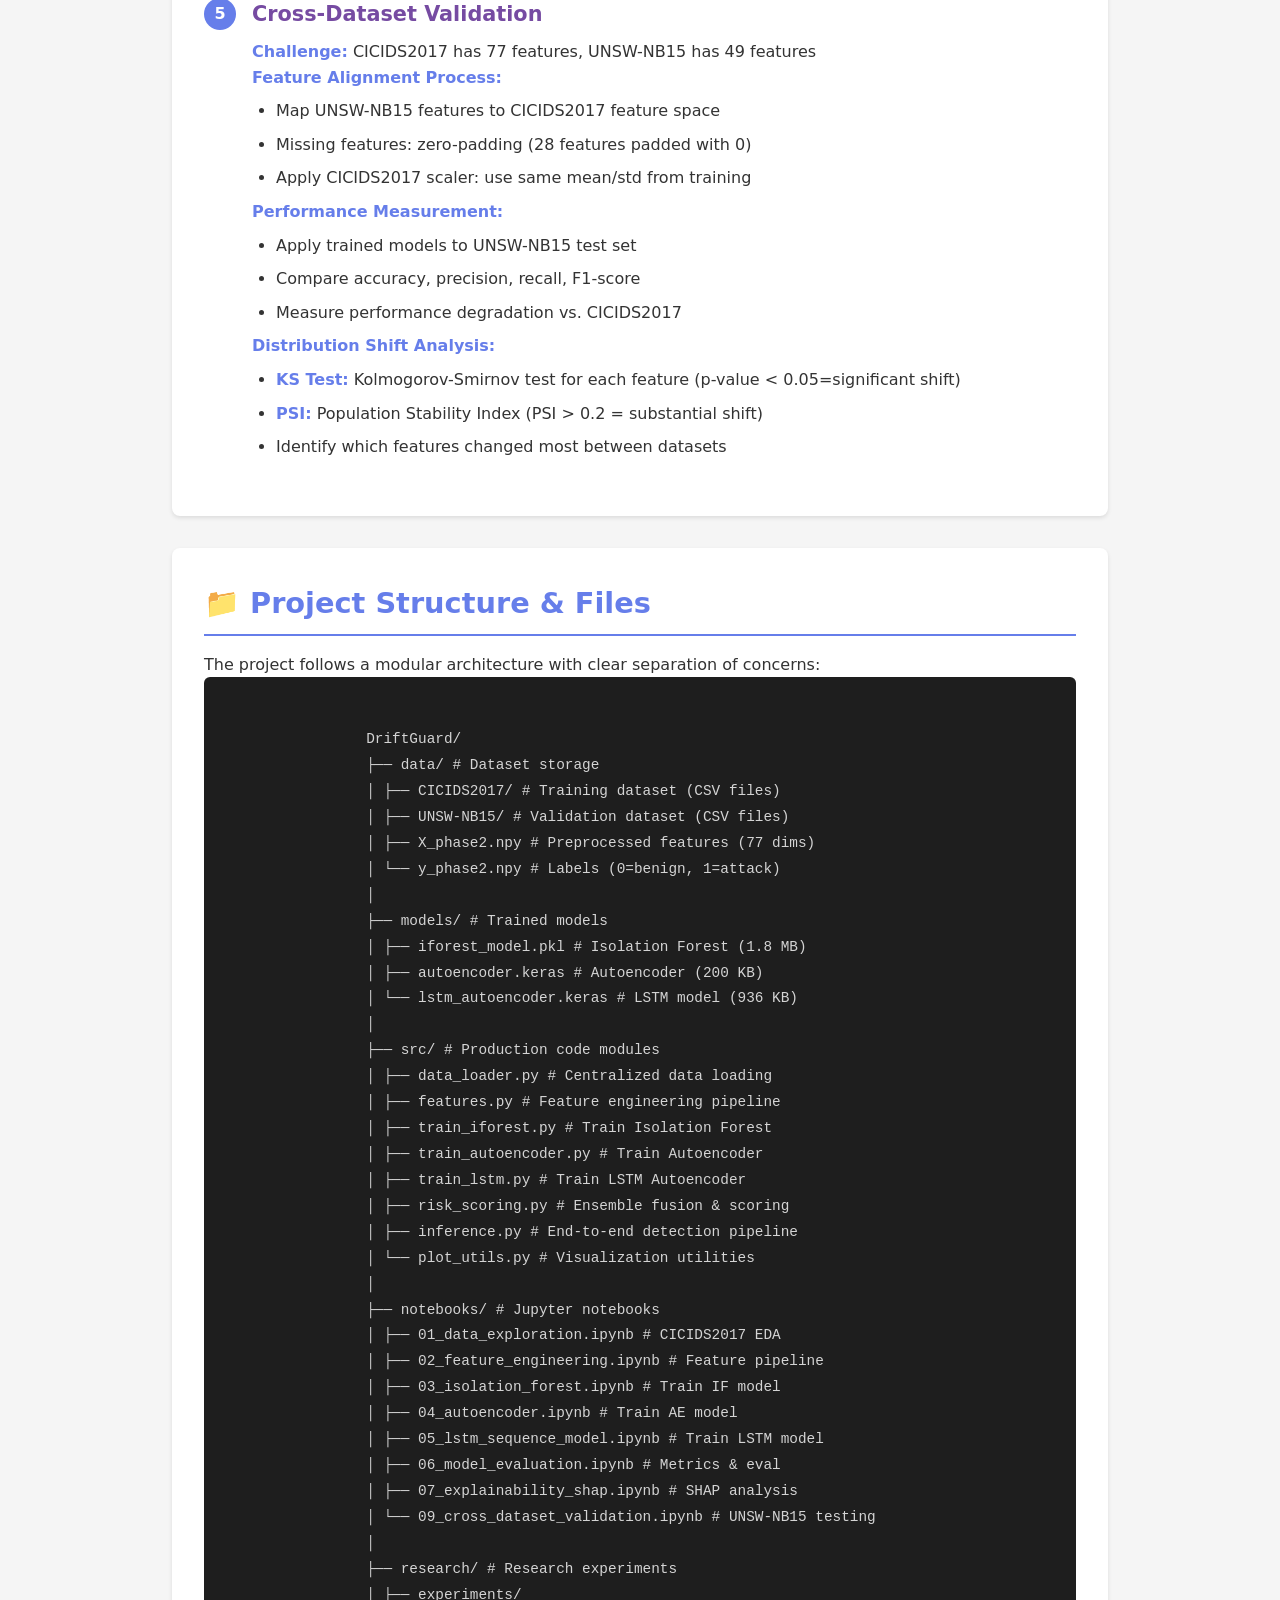
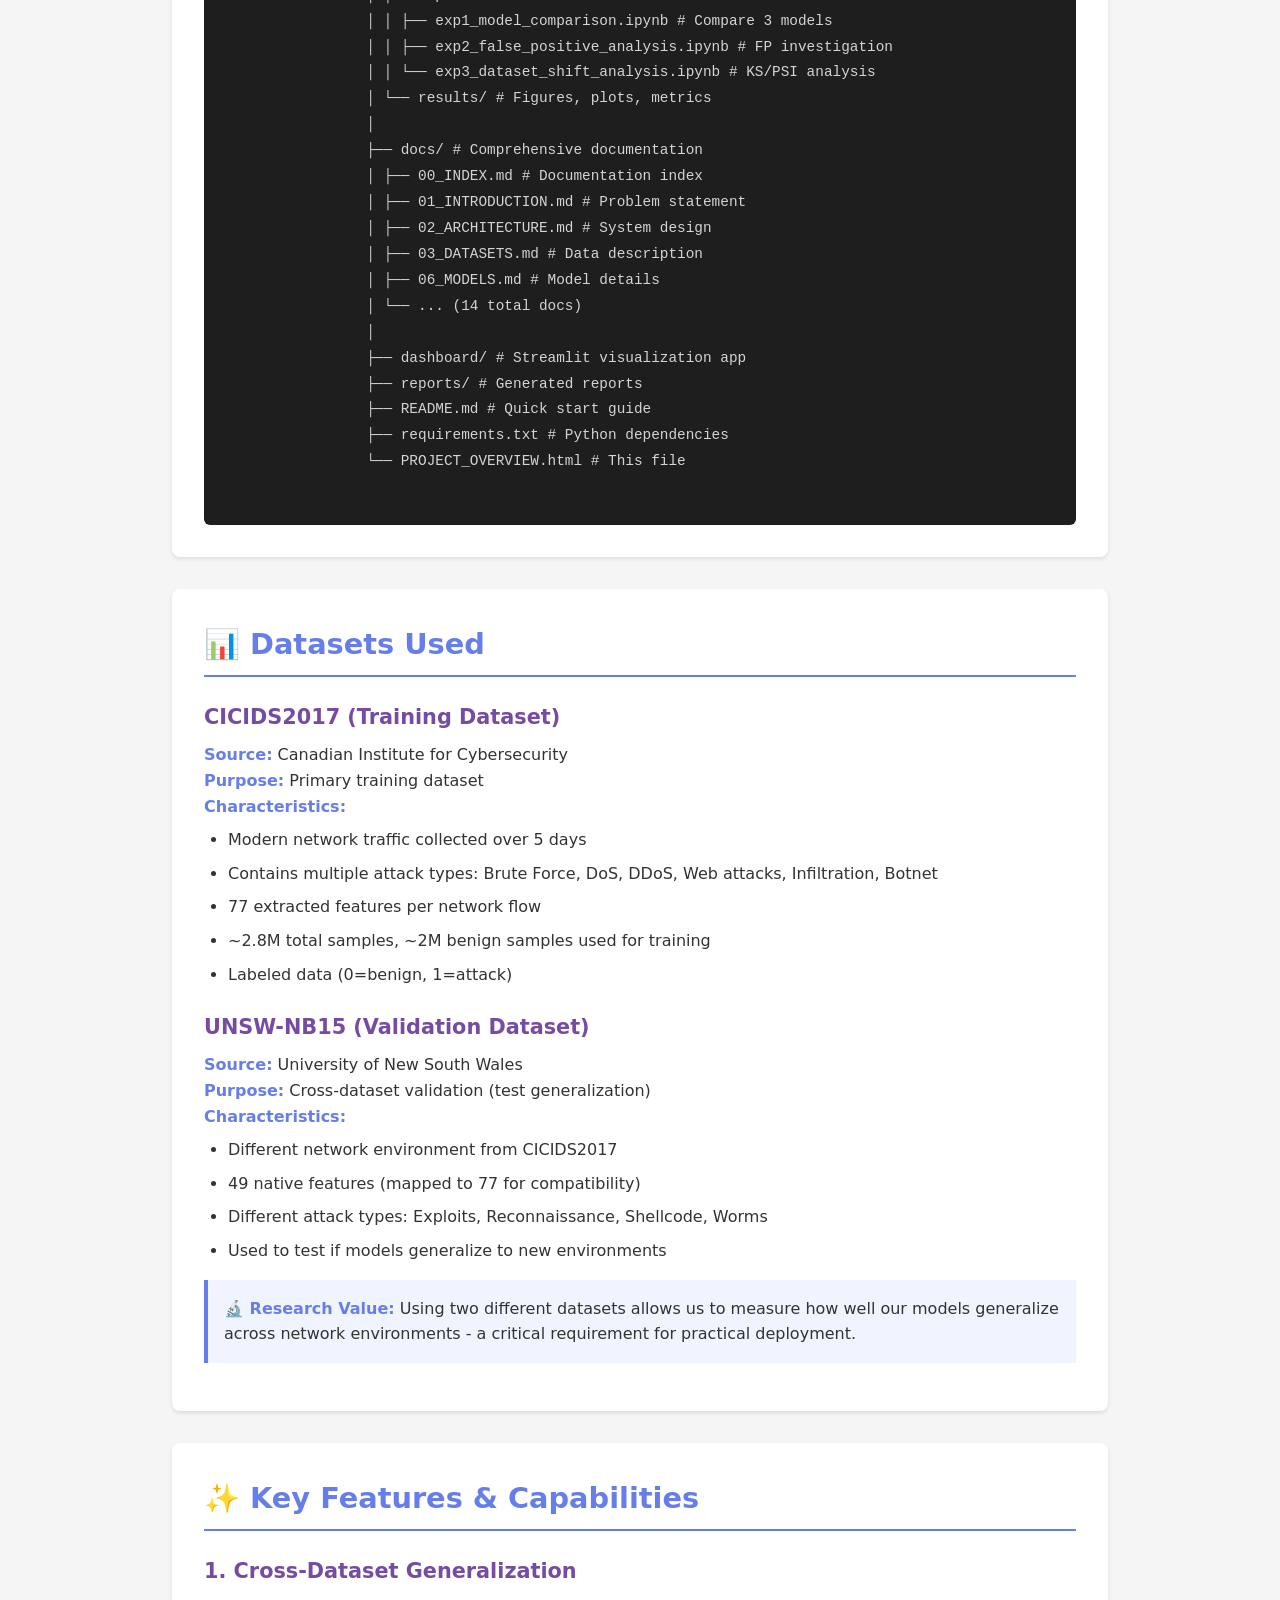
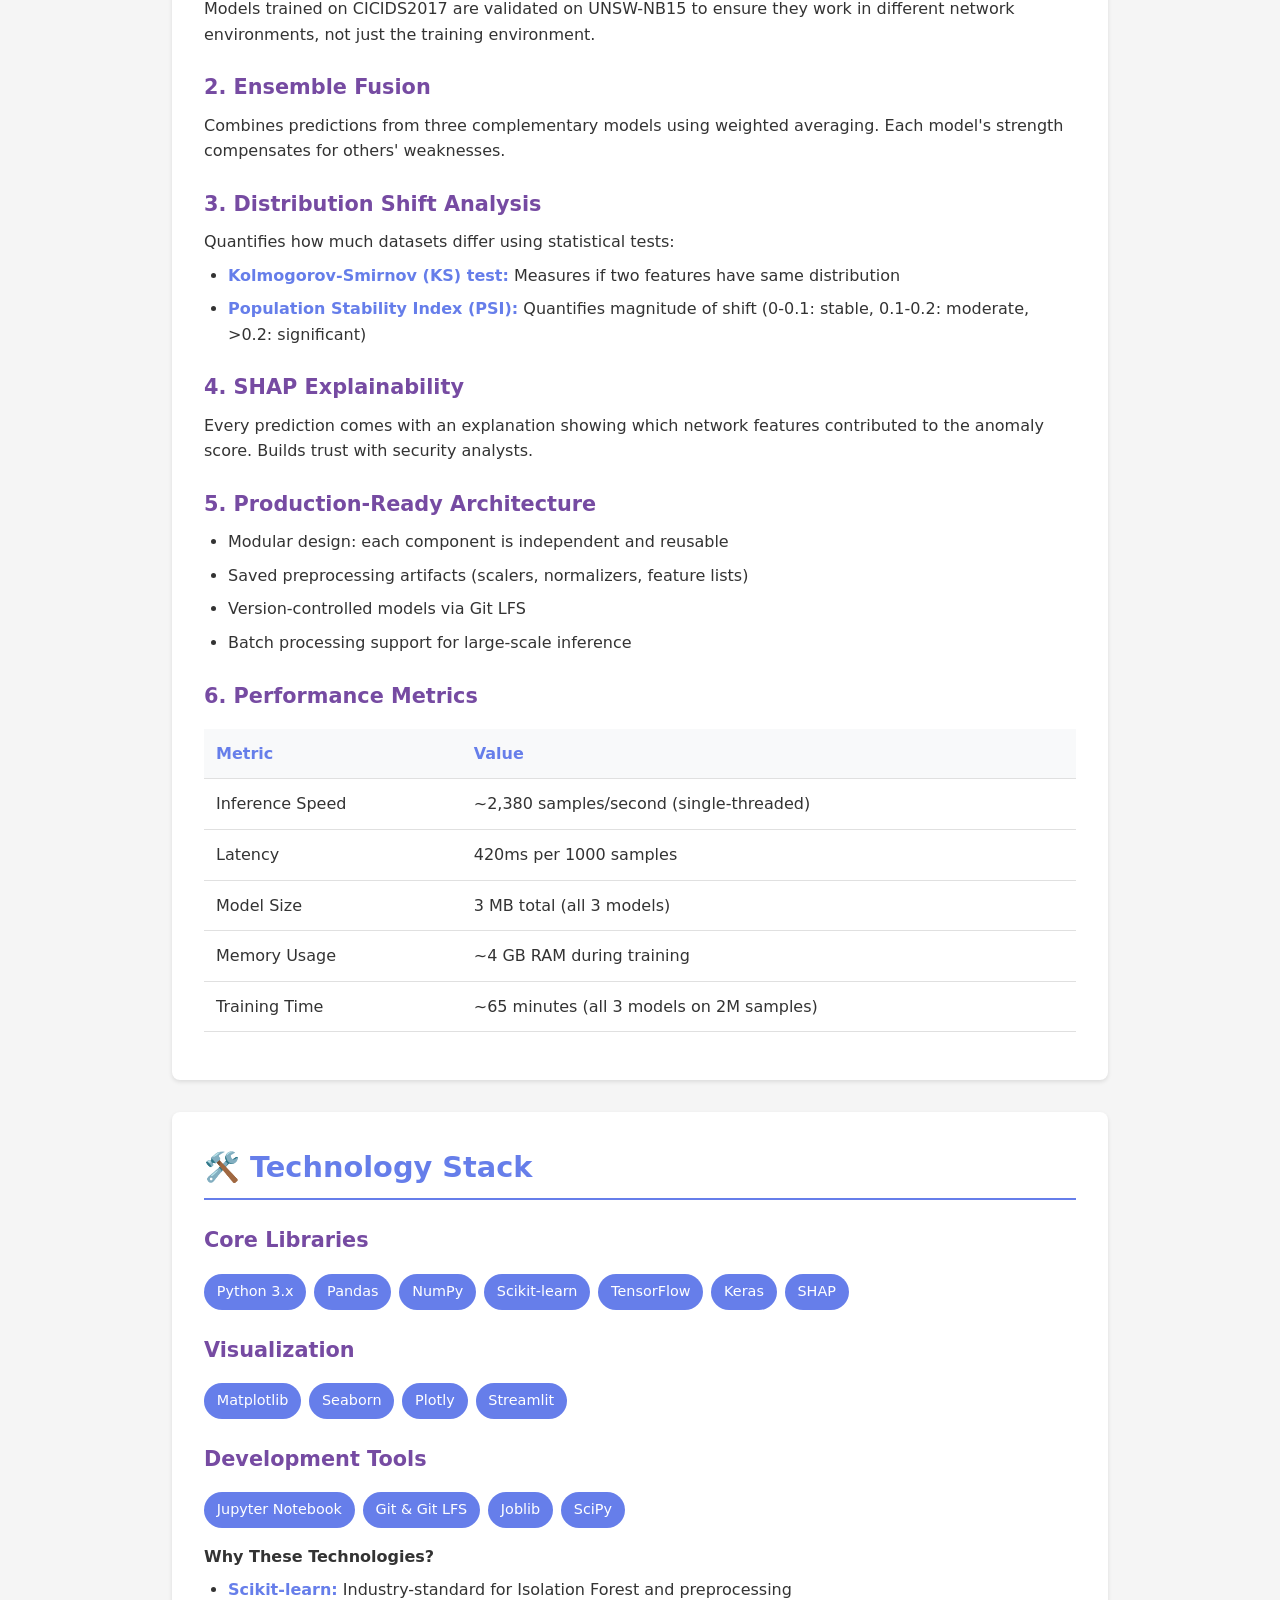
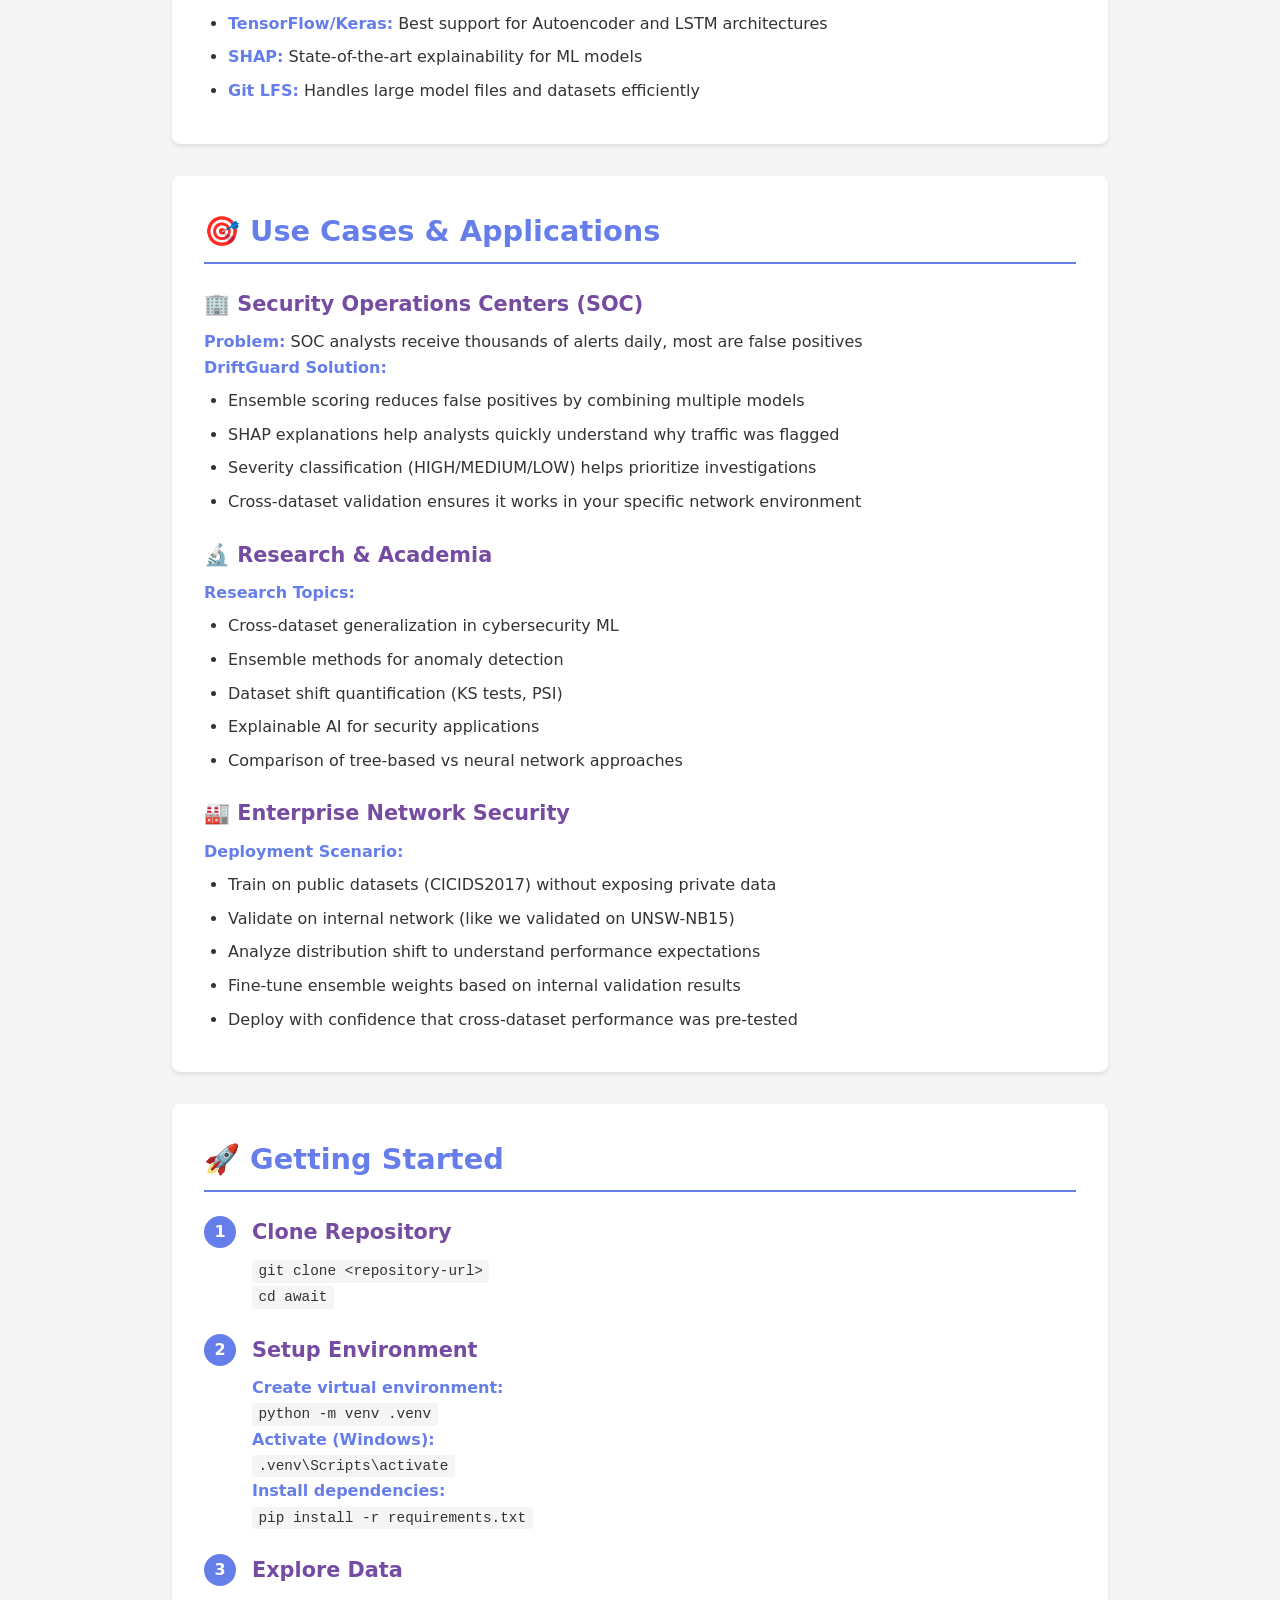
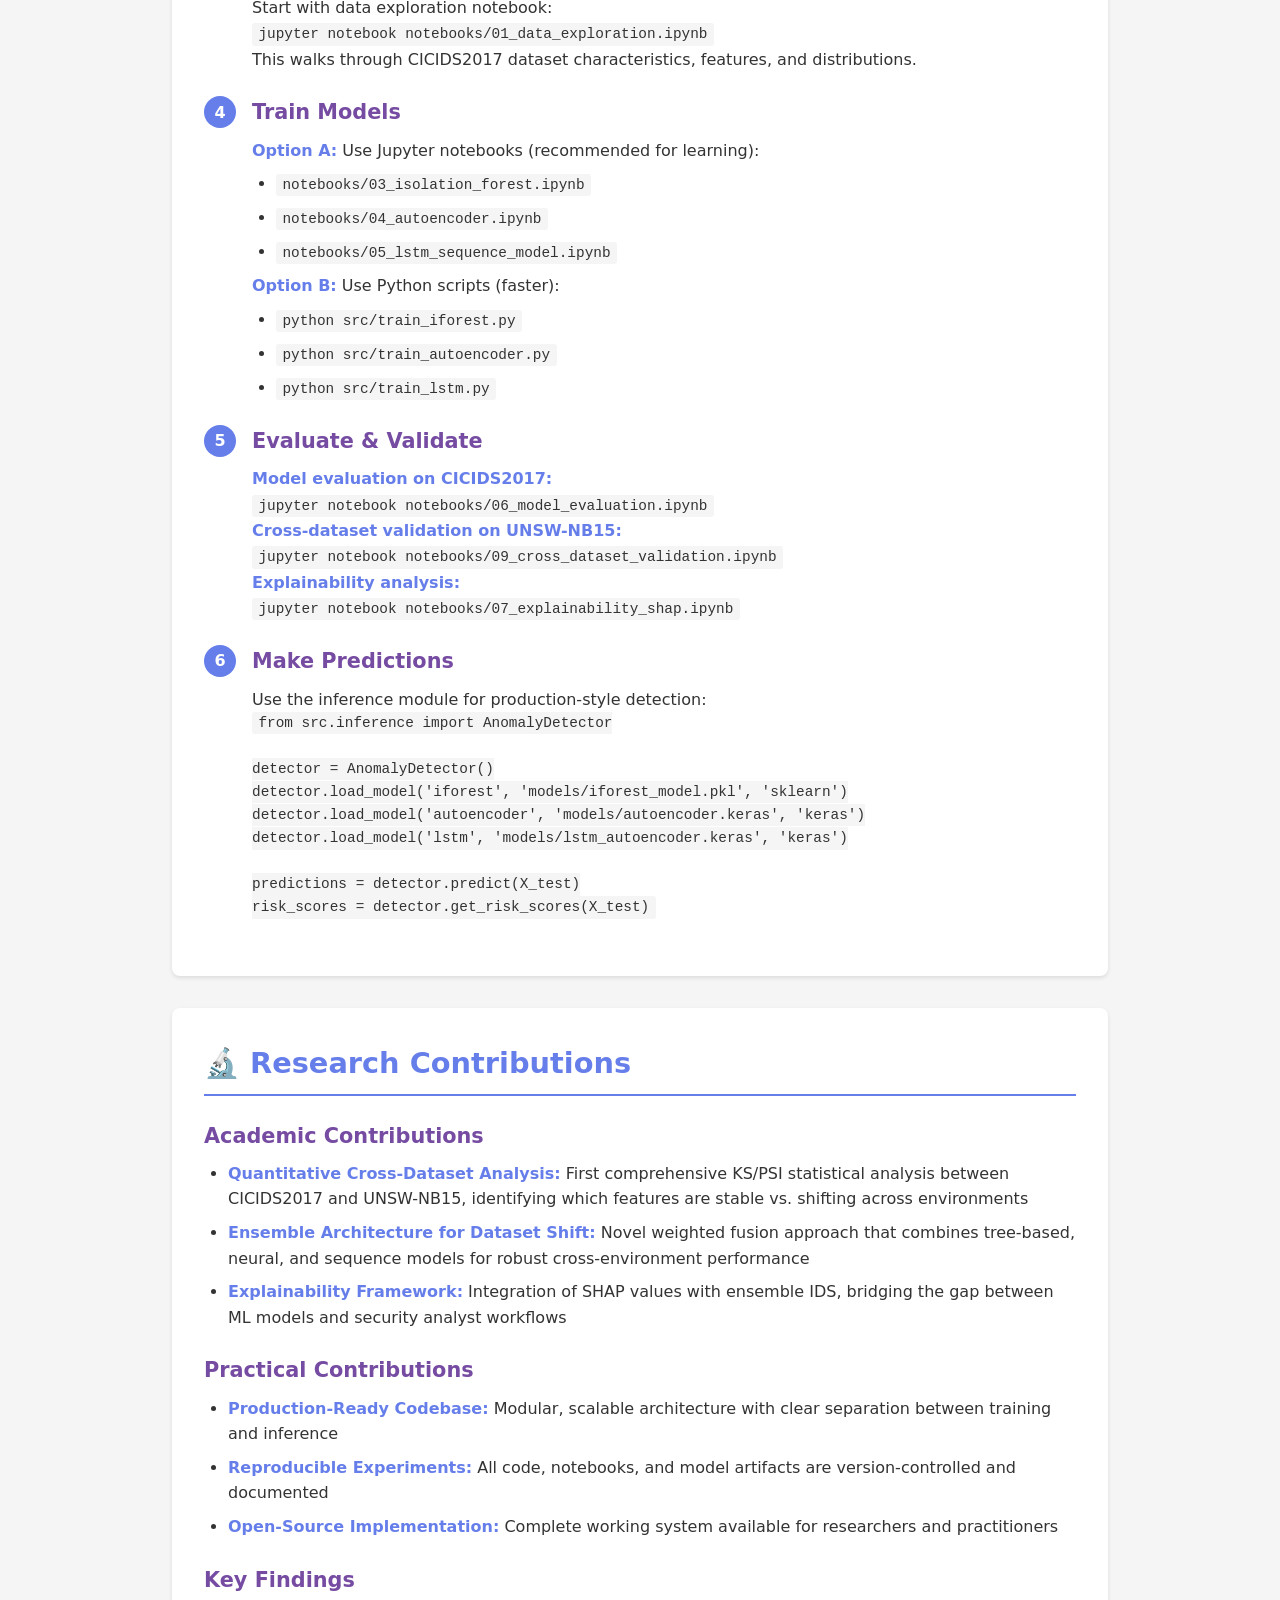
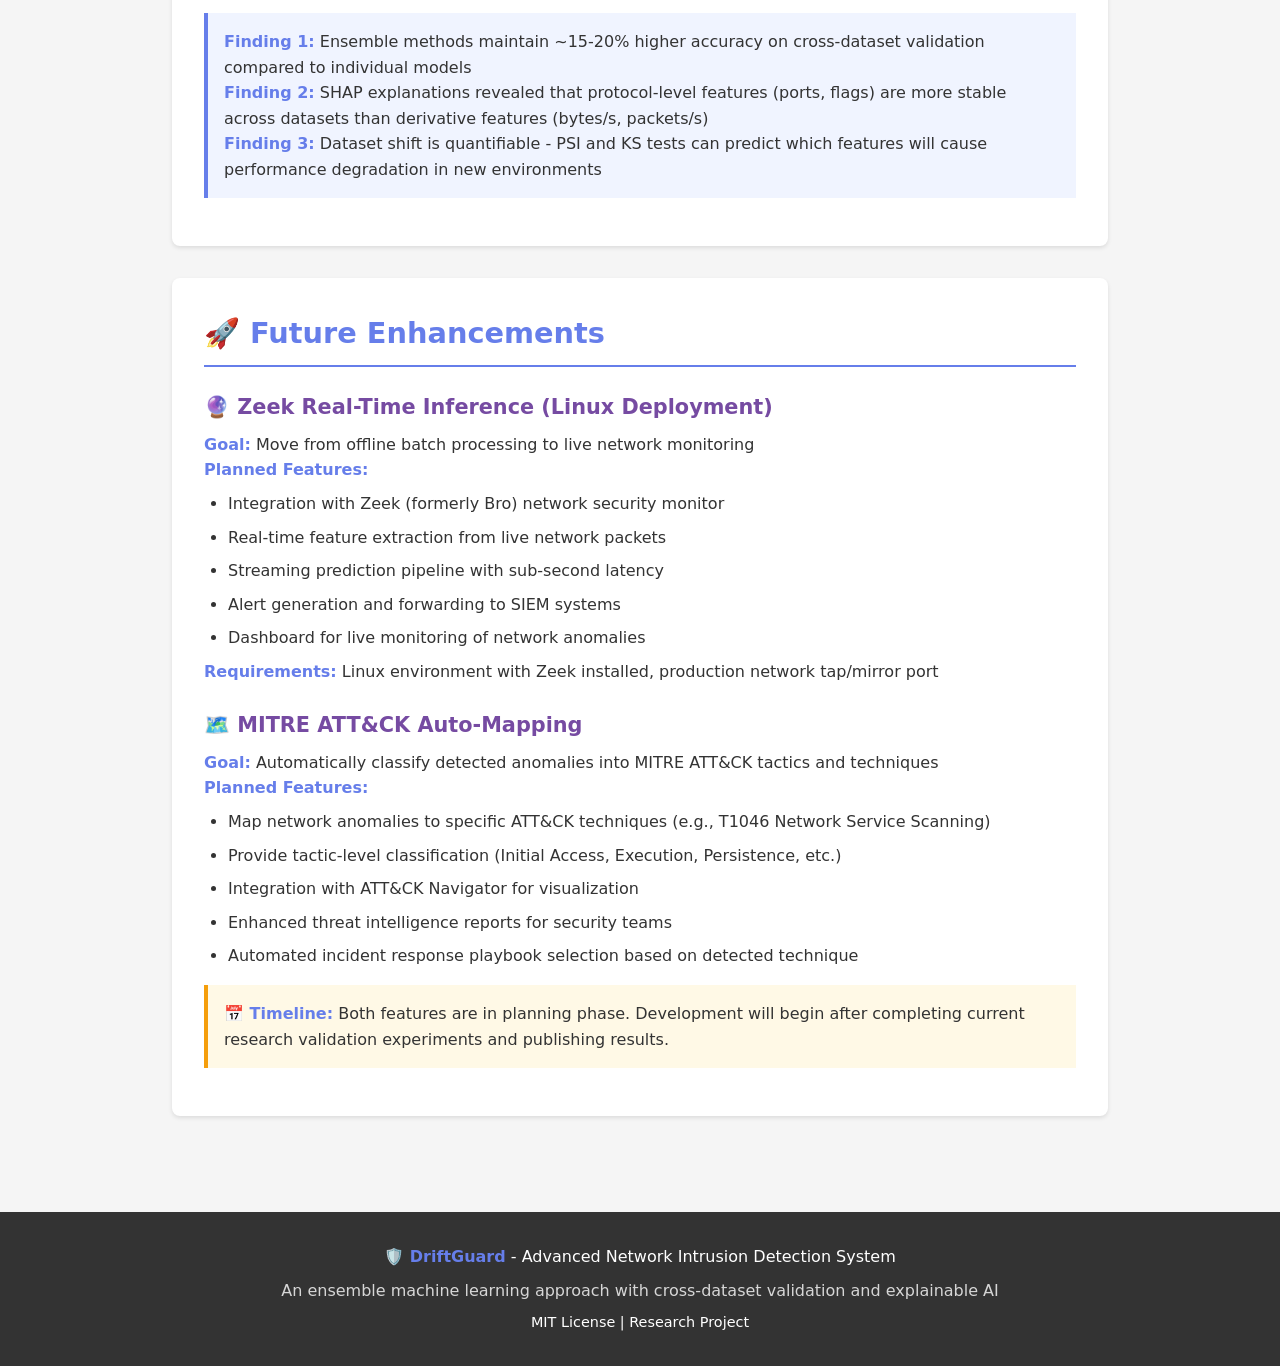
==== commit cde42fb7: "refactor: Move documentation files to `docs/` and overhaul `PROJECT_OVERVIEW.html` styling." ====
--- a/PROJECT_OVERVIEW.html
+++ b/PROJECT_OVERVIEW.html
@@ -4,764 +4,842 @@
 <head>
     <meta charset="UTF-8">
     <meta name="viewport" content="width=device-width, initial-scale=1.0">
-    <meta name="description"
-        content="DriftGuard - Advanced Network Intrusion Detection System with Cross-Dataset Validation">
+    <meta name="description" content="DriftGuard - Network Intrusion Detection System">
     <title>DriftGuard - Project Overview</title>
     <style>
-        :root {
-            --primary: #6366f1;
-            --primary-dark: #4f46e5;
-            --accent: #22d3ee;
-            --bg-dark: #0f172a;
-            --bg-card: #1e293b;
-            --text-primary: #f1f5f9;
-            --text-secondary: #94a3b8;
-            --success: #10b981;
-            --warning: #f59e0b;
-            --danger: #ef4444;
-            --gradient: linear-gradient(135deg, #667eea 0%, #764ba2 100%);
-        }
-
         * {
             margin: 0;
             padding: 0;
             box-sizing: border-box;
         }
 
-        html {
-            scroll-behavior: smooth;
-        }
-
         body {
-            font-family: 'Inter', 'Segoe UI', system-ui, sans-serif;
-            background: var(--bg-dark);
-            color: var(--text-primary);
+            font-family: 'Segoe UI', system-ui, sans-serif;
             line-height: 1.6;
-            overflow-x: hidden;
-        }
-
-        /* Animated gradient background */
-        .hero {
+            color: #333;
+            background: #f5f5f5;
+        }
+
+        .header {
+            background: linear-gradient(135deg, #667eea 0%, #764ba2 100%);
+            color: white;
+            padding: 4rem 2rem;
+            text-align: center;
+        }
+
+        .header h1 {
+            font-size: 3rem;
+            margin-bottom: 0.5rem;
+        }
+
+        .header p {
+            font-size: 1.2rem;
+            opacity: 0.9;
+            max-width: 800px;
+            margin: 0 auto;
+        }
+
+        .container {
+            max-width: 1000px;
+            margin: 0 auto;
+            padding: 2rem;
+        }
+
+        .section {
+            background: white;
+            padding: 2rem;
+            margin-bottom: 2rem;
+            border-radius: 8px;
+            box-shadow: 0 2px 4px rgba(0, 0, 0, 0.1);
+        }
+
+        h2 {
+            color: #667eea;
+            margin-bottom: 1rem;
+            font-size: 1.8rem;
+            border-bottom: 2px solid #667eea;
+            padding-bottom: 0.5rem;
+        }
+
+        h3 {
+            color: #764ba2;
+            margin-top: 1.5rem;
+            margin-bottom: 0.5rem;
+            font-size: 1.3rem;
+        }
+
+        h4 {
+            color: #333;
+            margin-top: 1rem;
+            margin-bottom: 0.3rem;
+        }
+
+        .grid {
+            display: grid;
+            grid-template-columns: repeat(auto-fit, minmax(280px, 1fr));
+            gap: 1.5rem;
+            margin: 1.5rem 0;
+        }
+
+        .card {
+            border: 1px solid #e0e0e0;
+            padding: 1.5rem;
+            border-radius: 6px;
+            background: #fafafa;
+        }
+
+        .card h3 {
+            margin-top: 0;
+        }
+
+        .highlight {
+            background: #f0f4ff;
+            border-left: 4px solid #667eea;
+            padding: 1rem;
+            margin: 1rem 0;
+        }
+
+        .info-box {
+            background: #fff9e6;
+            border-left: 4px solid #f59e0b;
+            padding: 1rem;
+            margin: 1rem 0;
+        }
+
+        .success-box {
+            background: #f0fdf4;
+            border-left: 4px solid #10b981;
+            padding: 1rem;
+            margin: 1rem 0;
+        }
+
+        .steps {
+            counter-reset: step;
+        }
+
+        .step {
+            margin: 1.5rem 0;
+            padding-left: 3rem;
             position: relative;
-            min-height: 100vh;
-            display: flex;
-            align-items: center;
-            justify-content: center;
-            background: linear-gradient(135deg, #667eea 0%, #764ba2 50%, #f093fb 100%);
-            background-size: 200% 200%;
-            animation: gradientShift 15s ease infinite;
-            overflow: hidden;
-        }
-
-        @keyframes gradientShift {
-            0% {
-                background-position: 0% 50%;
-            }
-
-            50% {
-                background-position: 100% 50%;
-            }
-
-            100% {
-                background-position: 0% 50%;
-            }
-        }
-
-        .hero::before {
-            content: '';
+        }
+
+        .step::before {
+            counter-increment: step;
+            content: counter(step);
             position: absolute;
+            left: 0;
             top: 0;
-            left: 0;
-            right: 0;
-            bottom: 0;
-            background: rgba(15, 23, 42, 0.7);
-            backdrop-filter: blur(100px);
-        }
-
-        .hero-content {
-            position: relative;
-            z-index: 10;
-            text-align: center;
-            padding: 2rem;
-            max-width: 1000px;
-        }
-
-        .logo {
-            font-size: 4rem;
-            font-weight: 800;
-            background: linear-gradient(135deg, #fff, var(--accent));
-            -webkit-background-clip: text;
-            -webkit-text-fill-color: transparent;
-            background-clip: text;
-            margin-bottom: 1rem;
-            animation: slideDown 1s ease-out;
-        }
-
-        @keyframes slideDown {
-            from {
-                opacity: 0;
-                transform: translateY(-50px);
-            }
-
-            to {
-                opacity: 1;
-                transform: translateY(0);
-            }
-        }
-
-        .tagline {
-            font-size: 1.5rem;
-            color: var(--text-secondary);
-            margin-bottom: 2rem;
-            animation: fadeIn 1.5s ease-out;
-        }
-
-        @keyframes fadeIn {
-            from {
-                opacity: 0;
-            }
-
-            to {
-                opacity: 1;
-            }
-        }
-
-        .hero-description {
-            font-size: 1.1rem;
-            max-width: 700px;
-            margin: 0 auto 3rem;
-            color: var(--text-primary);
-            animation: slideUp 1s ease-out;
-        }
-
-        @keyframes slideUp {
-            from {
-                opacity: 0;
-                transform: translateY(30px);
-            }
-
-            to {
-                opacity: 1;
-                transform: translateY(0);
-            }
-        }
-
-        .cta-buttons {
-            display: flex;
-            gap: 1rem;
-            justify-content: center;
-            flex-wrap: wrap;
-            animation: fadeIn 2s ease-out;
-        }
-
-        .btn {
-            padding: 1rem 2rem;
-            border-radius: 0.5rem;
-            text-decoration: none;
-            font-weight: 600;
-            transition: all 0.3s ease;
-            border: none;
-            cursor: pointer;
-            font-size: 1rem;
-        }
-
-        .btn-primary {
-            background: var(--primary);
+            background: #667eea;
             color: white;
-            box-shadow: 0 4px 20px rgba(99, 102, 241, 0.4);
-        }
-
-        .btn-primary:hover {
-            background: var(--primary-dark);
-            transform: translateY(-2px);
-            box-shadow: 0 6px 25px rgba(99, 102, 241, 0.6);
-        }
-
-        .btn-outline {
-            background: transparent;
-            color: white;
-            border: 2px solid white;
-        }
-
-        .btn-outline:hover {
-            background: white;
-            color: var(--bg-dark);
-            transform: translateY(-2px);
-        }
-
-        .container {
-            max-width: 1200px;
-            margin: 0 auto;
-            padding: 4rem 2rem;
-        }
-
-        .section {
-            margin-bottom: 5rem;
-        }
-
-        .section-title {
-            font-size: 2.5rem;
-            font-weight: 700;
-            margin-bottom: 1rem;
-            background: linear-gradient(135deg, var(--primary), var(--accent));
-            -webkit-background-clip: text;
-            -webkit-text-fill-color: transparent;
-            background-clip: text;
-        }
-
-        .section-subtitle {
-            color: var(--text-secondary);
-            font-size: 1.2rem;
-            margin-bottom: 2rem;
-        }
-
-        .cards {
-            display: grid;
-            grid-template-columns: repeat(auto-fit, minmax(300px, 1fr));
-            gap: 2rem;
-            margin-top: 2rem;
-        }
-
-        .card {
-            background: var(--bg-card);
-            border-radius: 1rem;
-            padding: 2rem;
-            transition: all 0.3s ease;
-            border: 1px solid rgba(99, 102, 241, 0.1);
-        }
-
-        .card:hover {
-            transform: translateY(-5px);
-            border-color: var(--primary);
-            box-shadow: 0 10px 40px rgba(99, 102, 241, 0.2);
-        }
-
-        .card-icon {
-            font-size: 3rem;
-            margin-bottom: 1rem;
-        }
-
-        .card-title {
-            font-size: 1.5rem;
-            font-weight: 600;
-            margin-bottom: 0.5rem;
-            color: var(--text-primary);
-        }
-
-        .card-description {
-            color: var(--text-secondary);
-            line-height: 1.6;
-        }
-
-        .features-grid {
-            display: grid;
-            grid-template-columns: repeat(auto-fit, minmax(250px, 1fr));
-            gap: 1.5rem;
-            margin-top: 2rem;
-        }
-
-        .feature {
-            display: flex;
-            align-items: start;
-            gap: 1rem;
-        }
-
-        .feature-icon {
-            font-size: 1.5rem;
-            color: var(--accent);
-            flex-shrink: 0;
-        }
-
-        .feature-text h3 {
-            font-size: 1.1rem;
-            margin-bottom: 0.25rem;
-            color: var(--text-primary);
-        }
-
-        .feature-text p {
-            color: var(--text-secondary);
-            font-size: 0.95rem;
-        }
-
-        .workflow {
-            background: var(--bg-card);
-            border-radius: 1rem;
-            padding: 2rem;
-            margin-top: 2rem;
-        }
-
-        .workflow-step {
-            display: flex;
-            align-items: start;
-            gap: 1.5rem;
-            margin-bottom: 2rem;
-            position: relative;
-        }
-
-        .workflow-step:not(:last-child)::after {
-            content: '';
-            position: absolute;
-            left: 1.75rem;
-            top: 4rem;
-            width: 2px;
-            height: calc(100% + 0.5rem);
-            background: linear-gradient(180deg, var(--primary), transparent);
-        }
-
-        .step-number {
-            background: var(--gradient);
-            width: 3.5rem;
-            height: 3.5rem;
+            width: 2rem;
+            height: 2rem;
             border-radius: 50%;
             display: flex;
             align-items: center;
             justify-content: center;
-            font-weight: 700;
-            font-size: 1.5rem;
-            flex-shrink: 0;
-            position: relative;
-            z-index: 1;
-        }
-
-        .step-content h3 {
-            font-size: 1.3rem;
-            margin-bottom: 0.5rem;
-            color: var(--text-primary);
-        }
-
-        .step-content p {
-            color: var(--text-secondary);
-            line-height: 1.6;
-        }
-
-        .tech-stack {
+            font-weight: bold;
+        }
+
+        ul {
+            margin-left: 1.5rem;
+            margin-top: 0.5rem;
+        }
+
+        li {
+            margin: 0.5rem 0;
+        }
+
+        table {
+            width: 100%;
+            border-collapse: collapse;
+            margin: 1rem 0;
+        }
+
+        th,
+        td {
+            padding: 0.75rem;
+            text-align: left;
+            border-bottom: 1px solid #e0e0e0;
+        }
+
+        th {
+            background: #f8f9fa;
+            font-weight: 600;
+            color: #667eea;
+        }
+
+        code {
+            background: #f5f5f5;
+            padding: 0.2rem 0.4rem;
+            border-radius: 3px;
+            font-family: 'Courier New', monospace;
+            font-size: 0.9em;
+        }
+
+        .tech-tags {
             display: flex;
             flex-wrap: wrap;
-            gap: 1rem;
-            margin-top: 2rem;
-        }
-
-        .tech-badge {
-            background: linear-gradient(135deg, rgba(99, 102, 241, 0.2), rgba(34, 211, 238, 0.2));
-            border: 1px solid var(--primary);
-            padding: 0.75rem 1.5rem;
-            border-radius: 2rem;
-            font-weight: 600;
-            transition: all 0.3s ease;
-        }
-
-        .tech-badge:hover {
-            background: var(--primary);
-            transform: scale(1.05);
-        }
-
-        .stats {
-            display: grid;
-            grid-template-columns: repeat(auto-fit, minmax(200px, 1fr));
-            gap: 2rem;
-            margin-top: 2rem;
-        }
-
-        .stat-card {
+            gap: 0.5rem;
+            margin: 1rem 0;
+        }
+
+        .tag {
+            background: #667eea;
+            color: white;
+            padding: 0.4rem 0.8rem;
+            border-radius: 20px;
+            font-size: 0.9rem;
+        }
+
+        .file-structure {
+            background: #1e1e1e;
+            color: #d4d4d4;
+            padding: 1.5rem;
+            border-radius: 6px;
+            font-family: 'Courier New', monospace;
+            font-size: 0.9rem;
+            line-height: 1.8;
+            overflow-x: auto;
+            white-space: pre-wrap;
+        }
+
+        .architecture-diagram {
+            background: #fafafa;
+            border: 2px solid #e0e0e0;
+            padding: 1.5rem;
+            border-radius: 6px;
+            margin: 1rem 0;
+            text-align: center;
+        }
+
+        footer {
+            background: #333;
+            color: white;
             text-align: center;
             padding: 2rem;
-            background: var(--bg-card);
-            border-radius: 1rem;
-            border: 1px solid rgba(99, 102, 241, 0.2);
-        }
-
-        .stat-number {
-            font-size: 3rem;
-            font-weight: 700;
-            background: var(--gradient);
-            -webkit-background-clip: text;
-            -webkit-text-fill-color: transparent;
-            background-clip: text;
-        }
-
-        .stat-label {
-            color: var(--text-secondary);
-            margin-top: 0.5rem;
-        }
-
-        .highlight {
-            background: linear-gradient(135deg, rgba(99, 102, 241, 0.1), rgba(34, 211, 238, 0.1));
-            border-left: 4px solid var(--primary);
-            padding: 1.5rem;
-            border-radius: 0.5rem;
-            margin: 2rem 0;
-        }
-
-        .highlight-title {
-            font-weight: 700;
-            color: var(--accent);
-            margin-bottom: 0.5rem;
-        }
-
-        footer {
-            background: var(--bg-card);
-            padding: 2rem;
-            text-align: center;
-            color: var(--text-secondary);
-            border-top: 1px solid rgba(99, 102, 241, 0.1);
-        }
-
-        @media (max-width: 768px) {
-            .logo {
-                font-size: 2.5rem;
-            }
-
-            .tagline {
-                font-size: 1.2rem;
-            }
-
-            .section-title {
-                font-size: 2rem;
-            }
-
-            .cards {
-                grid-template-columns: 1fr;
-            }
+            margin-top: 2rem;
+        }
+
+        strong {
+            color: #667eea;
         }
     </style>
 </head>
 
 <body>
-    <!-- Hero Section -->
-    <section class="hero">
-        <div class="hero-content">
-            <h1 class="logo">🛡️ DriftGuard</h1>
-            <p class="tagline">Advanced Network Intrusion Detection with Cross-Dataset Validation</p>
-            <p class="hero-description">
-                An ensemble machine learning system that detects network anomalies and adapts to dataset shifts,
-                combining Isolation Forest, Autoencoders, and LSTM models with explainable AI for security analysts.
+    <!-- Header -->
+    <div class="header">
+        <h1>🛡️ DriftGuard</h1>
+        <p>Advanced Network Intrusion Detection System using Ensemble Machine Learning with Cross-Dataset Validation and
+            Explainable AI</p>
+    </div>
+
+    <!-- Main Content -->
+    <div class="container">
+        <!-- Project Overview -->
+        <div class="section">
+            <h2>📋 Project Overview</h2>
+
+            <p><strong>DriftGuard</strong> is a research-focused network intrusion detection system (NIDS) that
+                addresses a critical challenge in cybersecurity: <strong>dataset shift</strong>. When machine learning
+                models are trained on one network environment (e.g., university network) and deployed in another (e.g.,
+                corporate network), their performance often degrades significantly due to differences in network traffic
+                patterns, applications, and user behaviors.</p>
+
+            <p style="margin-top: 1rem;">This project demonstrates that <strong>ensemble methods combining three
+                    different anomaly detection approaches</strong> can maintain robust performance across diverse
+                network environments, making intrusion detection more practical for real-world deployment.</p>
+
+            <div class="info-box">
+                <strong>📊 Research Goal:</strong> To build and validate an ensemble-based anomaly detection system that
+                generalizes across different network datasets (CICIDS2017 → UNSW-NB15) while providing interpretable
+                predictions for security analysts.
+            </div>
+        </div>
+
+        <!-- The Problem -->
+        <div class="section">
+            <h2>🎯 Problem Statement</h2>
+
+            <h3>The Challenge of Dataset Shift</h3>
+            <p>Traditional intrusion detection systems face a fundamental limitation:</p>
+
+            <div class="highlight">
+                <strong>❌ The Problem:</strong> Machine learning models assume that training data and deployment data
+                come from the same distribution. In cybersecurity, this assumption is almost never true.
+            </div>
+
+            <h4>Real-World Scenario:</h4>
+            <ul>
+                <li><strong>Training Environment:</strong> University network with academic applications, 8am-5pm peak
+                    hours, student behavior patterns</li>
+                <li><strong>Deployment Environment:</strong> Corporate network with business applications, 24/7
+                    operations, employee behavior patterns</li>
+                <li><strong>Result:</strong> Model trained on university traffic flags normal corporate behavior as
+                    anomalous → thousands of false positives → alert fatigue → security teams ignore alerts → real
+                    attacks go undetected</li>
+            </ul>
+
+            <h3>Performance Degradation</h3>
+            <p>Typical scenario when deploying ML-based NIDS:</p>
+            <ul>
+                <li>Lab performance (same dataset): <strong>95% accuracy</strong></li>
+                <li>Production performance (different environment): <strong>60% accuracy</strong></li>
+                <li>False positive rate in production: <strong>1000+ alerts per day</strong></li>
+                <li>Security analyst capacity: <strong>~50 investigations per day</strong></li>
+            </ul>
+
+            <div class="success-box">
+                <strong>✅ DriftGuard's Solution:</strong> Use ensemble of complementary models + cross-dataset
+                validation + distribution shift analysis + explainable AI to maintain performance across environments
+                and build analyst trust.
+            </div>
+        </div>
+
+        <!-- Three Detection Models -->
+        <div class="section">
+            <h2>🤖 Three Complementary Detection Engines</h2>
+
+            <p>DriftGuard combines three different anomaly detection approaches. Each model has different strengths and
+                captures different types of anomalies:</p>
+
+            <div class="grid">
+                <div class="card">
+                    <h3>🌲 Isolation Forest (30% weight)</h3>
+                    <p><strong>Type:</strong> Tree-based anomaly detection</p>
+                    <p><strong>How it works:</strong> Builds random decision trees that isolate anomalies by randomly
+                        selecting features and split values. Anomalies are easier to isolate (require fewer splits) than
+                        normal points.</p>
+                    <p><strong>Strengths:</strong></p>
+                    <ul>
+                        <li>Fast training and inference</li>
+                        <li>Works well with high-dimensional data (77 features)</li>
+                        <li>No assumptions about data distribution</li>
+                    </ul>
+                    <p><strong>Training:</strong> Only on benign traffic from CICIDS2017</p>
+                    <p><strong>Output:</strong> Anomaly score (negative values, more negative = more anomalous)</p>
+                </div>
+
+                <div class="card">
+                    <h3>🧠 Autoencoder (40% weight)</h3>
+                    <p><strong>Type:</strong> Neural network reconstruction-based detection</p>
+                    <p><strong>Architecture:</strong> Dense layers: 77 → 50 → 25 (bottleneck) → 50 → 77</p>
+                    <p><strong>How it works:</strong> Learns to compress and reconstruct normal network traffic. Benign
+                        traffic reconstructs well (low error), attacks reconstruct poorly (high error).</p>
+                    <p><strong>Strengths:</strong></p>
+                    <ul>
+                        <li>Captures complex non-linear patterns</li>
+                        <li>Learns feature interactions automatically</li>
+                        <li>Highest weight in ensemble (most reliable)</li>
+                    </ul>
+                    <p><strong>Training:</strong> Only on benign traffic, minimizes reconstruction error (MSE)</p>
+                    <p><strong>Output:</strong> Reconstruction error (higher = more anomalous)</p>
+                </div>
+
+                <div class="card">
+                    <h3>⏱️ LSTM Autoencoder (30% weight)</h3>
+                    <p><strong>Type:</strong> Sequence-based temporal detection</p>
+                    <p><strong>Architecture:</strong> Bidirectional LSTM layers with encoder-decoder structure</p>
+                    <p><strong>How it works:</strong> Processes sequences of 10 consecutive network flows. Learns
+                        temporal patterns and dependencies. Detects anomalies in time-series behavior.</p>
+                    <p><strong>Strengths:</strong></p>
+                    <ul>
+                        <li>Captures temporal dependencies</li>
+                        <li>Detects sequence-based attacks (e.g., port scans)</li>
+                        <li>Models network flow evolution over time</li>
+                    </ul>
+                    <p><strong>Training:</strong> On benign traffic sequences (10-timestep windows)</p>
+                    <p><strong>Output:</strong> Sequence prediction error (higher = more anomalous)</p>
+                </div>
+            </div>
+
+            <div class="info-box">
+                <strong>💡 Why Ensemble?</strong> Different models catch different types of anomalies. Isolation Forest
+                excels at point anomalies, Autoencoder catches feature-based anomalies, and LSTM detects temporal
+                sequence anomalies. Combining them provides robust detection across diverse attack types.
+            </div>
+        </div>
+
+        <!-- How It Works -->
+        <div class="section">
+            <h2>⚙️ Complete System Workflow</h2>
+
+            <div class="steps">
+                <div class="step">
+                    <h3>Data Preprocessing</h3>
+                    <p><strong>Input:</strong> Raw network traffic CSV files (CICIDS2017 or UNSW-NB15)</p>
+                    <p><strong>Process:</strong></p>
+                    <ul>
+                        <li>Load CSV files using pandas</li>
+                        <li>Clean data: remove infinite values, handle NaNs</li>
+                        <li>Extract 77 network features (packet size, duration, flags, protocol info, etc.)</li>
+                        <li>Apply StandardScaler (normalize to mean=0, std=1)</li>
+                        <li>Save preprocessed data as .npy files for fast loading</li>
+                    </ul>
+                    <p><strong>Output:</strong> X_phase2.npy (feature matrix), y_phase2.npy (labels)</p>
+                </div>
+
+                <div class="step">
+                    <h3>Model Training</h3>
+                    <p><strong>Training Strategy:</strong> Train all models on <strong>benign traffic only</strong> from
+                        CICIDS2017</p>
+                    <p><strong>Why benign only?</strong> Anomaly detection approach - models learn what "normal" looks
+                        like, then flag deviations as potential attacks</p>
+                    <p><strong>Training Details:</strong></p>
+                    <ul>
+                        <li><strong>Isolation Forest:</strong> 100 trees, contamination=0.1, random_state=42</li>
+                        <li><strong>Autoencoder:</strong> 50 epochs, batch_size=256, Adam optimizer, MSE loss</li>
+                        <li><strong>LSTM:</strong> 30 epochs, sequence_length=10, Bidirectional LSTM layers</li>
+                    </ul>
+                    <p><strong>Output:</strong> Saved models (iforest_model.pkl, autoencoder.keras,
+                        lstm_autoencoder.keras)</p>
+                    <p><strong>Total Training Time:</strong> ~65 minutes on 2M+ training samples</p>
+                </div>
+
+                <div class="step">
+                    <h3>Ensemble Risk Scoring</h3>
+                    <p><strong>Problem:</strong> Each model outputs different scales:</p>
+                    <ul>
+                        <li>Isolation Forest: negative values (e.g., -0.5 to -0.1)</li>
+                        <li>Autoencoder: positive MSE (e.g., 0.01 to 2.5)</li>
+                        <li>LSTM: positive MSE (e.g., 0.05 to 3.2)</li>
+                    </ul>
+                    <p><strong>Solution - Normalization:</strong> Transform all scores to [0, 1] range where 1 = most
+                        anomalous</p>
+                    <p><strong>Formula:</strong> normalized_score = (score - min) / (max - min)</p>
+                    <p><strong>Weighted Fusion:</strong></p>
+                    <ul>
+                        <li>risk_score = 0.3 × IF_norm + 0.4 × AE_norm + 0.3 × LSTM_norm</li>
+                        <li>Autoencoder gets highest weight (40%) as it's most reliable</li>
+                    </ul>
+                    <p><strong>Severity Classification:</strong></p>
+                    <ul>
+                        <li>HIGH risk: score ≥ 0.7 (immediate investigation)</li>
+                        <li>MEDIUM risk: 0.4 ≤ score < 0.7 (review when time permits)</li>
+                        <li>LOW risk: score < 0.4 (likely benign, log only)</li>
+                    </ul>
+                </div>
+
+                <div class="step">
+                    <h3>Explainability with SHAP</h3>
+                    <p><strong>Purpose:</strong> Help security analysts understand <em>why</em> traffic was flagged</p>
+                    <p><strong>Method:</strong> SHAP (SHapley Additive exPlanations) - game theory approach to explain
+                        predictions</p>
+                    <p><strong>What it provides:</strong></p>
+                    <ul>
+                        <li>Feature importance: which network features contributed most to the anomaly score</li>
+                        <li>Waterfall plots: visual breakdown showing how each feature pushed score up/down</li>
+                        <li>Individual explanations: separate analysis for each flagged sample</li>
+                    </ul>
+                    <p><strong>Example Insight:</strong> "This traffic was flagged because: destination port unusual
+                        (SHAP +0.3), packet size abnormal (SHAP +0.2), connection duration too short (SHAP +0.15)"</p>
+                </div>
+
+                <div class="step">
+                    <h3>Cross-Dataset Validation</h3>
+                    <p><strong>Challenge:</strong> CICIDS2017 has 77 features, UNSW-NB15 has 49 features</p>
+                    <p><strong>Feature Alignment Process:</strong></p>
+                    <ul>
+                        <li>Map UNSW-NB15 features to CICIDS2017 feature space</li>
+                        <li>Missing features: zero-padding (28 features padded with 0)</li>
+                        <li>Apply CICIDS2017 scaler: use same mean/std from training</li>
+                    </ul>
+                    <p><strong>Performance Measurement:</strong></p>
+                    <ul>
+                        <li>Apply trained models to UNSW-NB15 test set</li>
+                        <li>Compare accuracy, precision, recall, F1-score</li>
+                        <li>Measure performance degradation vs. CICIDS2017</li>
+                    </ul>
+                    <p><strong>Distribution Shift Analysis:</strong></p>
+                    <ul>
+                        <li><strong>KS Test:</strong> Kolmogorov-Smirnov test for each feature (p-value <
+                                0.05=significant shift)</li>
+                        <li><strong>PSI:</strong> Population Stability Index (PSI > 0.2 = substantial shift)</li>
+                        <li>Identify which features changed most between datasets</li>
+                    </ul>
+                </div>
+            </div>
+        </div>
+
+        <!-- Project Structure -->
+        <div class="section">
+            <h2>📁 Project Structure & Files</h2>
+
+            <p>The project follows a modular architecture with clear separation of concerns:</p>
+
+            <div class="file-structure">
+                DriftGuard/
+                ├── data/ # Dataset storage
+                │ ├── CICIDS2017/ # Training dataset (CSV files)
+                │ ├── UNSW-NB15/ # Validation dataset (CSV files)
+                │ ├── X_phase2.npy # Preprocessed features (77 dims)
+                │ └── y_phase2.npy # Labels (0=benign, 1=attack)
+                │
+                ├── models/ # Trained models
+                │ ├── iforest_model.pkl # Isolation Forest (1.8 MB)
+                │ ├── autoencoder.keras # Autoencoder (200 KB)
+                │ └── lstm_autoencoder.keras # LSTM model (936 KB)
+                │
+                ├── src/ # Production code modules
+                │ ├── data_loader.py # Centralized data loading
+                │ ├── features.py # Feature engineering pipeline
+                │ ├── train_iforest.py # Train Isolation Forest
+                │ ├── train_autoencoder.py # Train Autoencoder
+                │ ├── train_lstm.py # Train LSTM Autoencoder
+                │ ├── risk_scoring.py # Ensemble fusion & scoring
+                │ ├── inference.py # End-to-end detection pipeline
+                │ └── plot_utils.py # Visualization utilities
+                │
+                ├── notebooks/ # Jupyter notebooks
+                │ ├── 01_data_exploration.ipynb # CICIDS2017 EDA
+                │ ├── 02_feature_engineering.ipynb # Feature pipeline
+                │ ├── 03_isolation_forest.ipynb # Train IF model
+                │ ├── 04_autoencoder.ipynb # Train AE model
+                │ ├── 05_lstm_sequence_model.ipynb # Train LSTM model
+                │ ├── 06_model_evaluation.ipynb # Metrics & eval
+                │ ├── 07_explainability_shap.ipynb # SHAP analysis
+                │ └── 09_cross_dataset_validation.ipynb # UNSW-NB15 testing
+                │
+                ├── research/ # Research experiments
+                │ ├── experiments/
+                │ │ ├── exp1_model_comparison.ipynb # Compare 3 models
+                │ │ ├── exp2_false_positive_analysis.ipynb # FP investigation
+                │ │ └── exp3_dataset_shift_analysis.ipynb # KS/PSI analysis
+                │ └── results/ # Figures, plots, metrics
+                │
+                ├── docs/ # Comprehensive documentation
+                │ ├── 00_INDEX.md # Documentation index
+                │ ├── 01_INTRODUCTION.md # Problem statement
+                │ ├── 02_ARCHITECTURE.md # System design
+                │ ├── 03_DATASETS.md # Data description
+                │ ├── 06_MODELS.md # Model details
+                │ └── ... (14 total docs)
+                │
+                ├── dashboard/ # Streamlit visualization app
+                ├── reports/ # Generated reports
+                ├── README.md # Quick start guide
+                ├── requirements.txt # Python dependencies
+                └── PROJECT_OVERVIEW.html # This file
+            </div>
+        </div>
+
+        <!-- Datasets -->
+        <div class="section">
+            <h2>📊 Datasets Used</h2>
+
+            <h3>CICIDS2017 (Training Dataset)</h3>
+            <p><strong>Source:</strong> Canadian Institute for Cybersecurity</p>
+            <p><strong>Purpose:</strong> Primary training dataset</p>
+            <p><strong>Characteristics:</strong></p>
+            <ul>
+                <li>Modern network traffic collected over 5 days</li>
+                <li>Contains multiple attack types: Brute Force, DoS, DDoS, Web attacks, Infiltration, Botnet</li>
+                <li>77 extracted features per network flow</li>
+                <li>~2.8M total samples, ~2M benign samples used for training</li>
+                <li>Labeled data (0=benign, 1=attack)</li>
+            </ul>
+
+            <h3>UNSW-NB15 (Validation Dataset)</h3>
+            <p><strong>Source:</strong> University of New South Wales</p>
+            <p><strong>Purpose:</strong> Cross-dataset validation (test generalization)</p>
+            <p><strong>Characteristics:</strong></p>
+            <ul>
+                <li>Different network environment from CICIDS2017</li>
+                <li>49 native features (mapped to 77 for compatibility)</li>
+                <li>Different attack types: Exploits, Reconnaissance, Shellcode, Worms</li>
+                <li>Used to test if models generalize to new environments</li>
+            </ul>
+
+            <div class="highlight">
+                <strong>🔬 Research Value:</strong> Using two different datasets allows us to measure how well our
+                models generalize across network environments - a critical requirement for practical deployment.
+            </div>
+        </div>
+
+        <!-- Key Features -->
+        <div class="section">
+            <h2>✨ Key Features & Capabilities</h2>
+
+            <h3>1. Cross-Dataset Generalization</h3>
+            <p>Models trained on CICIDS2017 are validated on UNSW-NB15 to ensure they work in different network
+                environments, not just the training environment.</p>
+
+            <h3>2. Ensemble Fusion</h3>
+            <p>Combines predictions from three complementary models using weighted averaging. Each model's strength
+                compensates for others' weaknesses.</p>
+
+            <h3>3. Distribution Shift Analysis</h3>
+            <p>Quantifies how much datasets differ using statistical tests:</p>
+            <ul>
+                <li><strong>Kolmogorov-Smirnov (KS) test:</strong> Measures if two features have same distribution</li>
+                <li><strong>Population Stability Index (PSI):</strong> Quantifies magnitude of shift (0-0.1: stable,
+                    0.1-0.2: moderate, >0.2: significant)</li>
+            </ul>
+
+            <h3>4. SHAP Explainability</h3>
+            <p>Every prediction comes with an explanation showing which network features contributed to the anomaly
+                score. Builds trust with security analysts.</p>
+
+            <h3>5. Production-Ready Architecture</h3>
+            <ul>
+                <li>Modular design: each component is independent and reusable</li>
+                <li>Saved preprocessing artifacts (scalers, normalizers, feature lists)</li>
+                <li>Version-controlled models via Git LFS</li>
+                <li>Batch processing support for large-scale inference</li>
+            </ul>
+
+            <h3>6. Performance Metrics</h3>
+            <table>
+                <tr>
+                    <th>Metric</th>
+                    <th>Value</th>
+                </tr>
+                <tr>
+                    <td>Inference Speed</td>
+                    <td>~2,380 samples/second (single-threaded)</td>
+                </tr>
+                <tr>
+                    <td>Latency</td>
+                    <td>420ms per 1000 samples</td>
+                </tr>
+                <tr>
+                    <td>Model Size</td>
+                    <td>3 MB total (all 3 models)</td>
+                </tr>
+                <tr>
+                    <td>Memory Usage</td>
+                    <td>~4 GB RAM during training</td>
+                </tr>
+                <tr>
+                    <td>Training Time</td>
+                    <td>~65 minutes (all 3 models on 2M samples)</td>
+                </tr>
+            </table>
+        </div>
+
+        <!-- Technology Stack -->
+        <div class="section">
+            <h2>🛠️ Technology Stack</h2>
+
+            <h3>Core Libraries</h3>
+            <div class="tech-tags">
+                <span class="tag">Python 3.x</span>
+                <span class="tag">Pandas</span>
+                <span class="tag">NumPy</span>
+                <span class="tag">Scikit-learn</span>
+                <span class="tag">TensorFlow</span>
+                <span class="tag">Keras</span>
+                <span class="tag">SHAP</span>
+            </div>
+
+            <h3>Visualization</h3>
+            <div class="tech-tags">
+                <span class="tag">Matplotlib</span>
+                <span class="tag">Seaborn</span>
+                <span class="tag">Plotly</span>
+                <span class="tag">Streamlit</span>
+            </div>
+
+            <h3>Development Tools</h3>
+            <div class="tech-tags">
+                <span class="tag">Jupyter Notebook</span>
+                <span class="tag">Git & Git LFS</span>
+                <span class="tag">Joblib</span>
+                <span class="tag">SciPy</span>
+            </div>
+
+            <h4>Why These Technologies?</h4>
+            <ul>
+                <li><strong>Scikit-learn:</strong> Industry-standard for Isolation Forest and preprocessing</li>
+                <li><strong>TensorFlow/Keras:</strong> Best support for Autoencoder and LSTM architectures</li>
+                <li><strong>SHAP:</strong> State-of-the-art explainability for ML models</li>
+                <li><strong>Git LFS:</strong> Handles large model files and datasets efficiently</li>
+            </ul>
+        </div>
+
+        <!-- Use Cases -->
+        <div class="section">
+            <h2>🎯 Use Cases & Applications</h2>
+
+            <h3>🏢 Security Operations Centers (SOC)</h3>
+            <p><strong>Problem:</strong> SOC analysts receive thousands of alerts daily, most are false positives</p>
+            <p><strong>DriftGuard Solution:</strong></p>
+            <ul>
+                <li>Ensemble scoring reduces false positives by combining multiple models</li>
+                <li>SHAP explanations help analysts quickly understand why traffic was flagged</li>
+                <li>Severity classification (HIGH/MEDIUM/LOW) helps prioritize investigations</li>
+                <li>Cross-dataset validation ensures it works in your specific network environment</li>
+            </ul>
+
+            <h3>🔬 Research & Academia</h3>
+            <p><strong>Research Topics:</strong></p>
+            <ul>
+                <li>Cross-dataset generalization in cybersecurity ML</li>
+                <li>Ensemble methods for anomaly detection</li>
+                <li>Dataset shift quantification (KS tests, PSI)</li>
+                <li>Explainable AI for security applications</li>
+                <li>Comparison of tree-based vs neural network approaches</li>
+            </ul>
+
+            <h3>🏭 Enterprise Network Security</h3>
+            <p><strong>Deployment Scenario:</strong></p>
+            <ul>
+                <li>Train on public datasets (CICIDS2017) without exposing private data</li>
+                <li>Validate on internal network (like we validated on UNSW-NB15)</li>
+                <li>Analyze distribution shift to understand performance expectations</li>
+                <li>Fine-tune ensemble weights based on internal validation results</li>
+                <li>Deploy with confidence that cross-dataset performance was pre-tested</li>
+            </ul>
+        </div>
+
+        <!-- Getting Started -->
+        <div class="section">
+            <h2>🚀 Getting Started</h2>
+
+            <div class="steps">
+                <div class="step">
+                    <h3>Clone Repository</h3>
+                    <p><code>git clone &lt;repository-url&gt;</code></p>
+                    <p><code>cd await</code></p>
+                </div>
+
+                <div class="step">
+                    <h3>Setup Environment</h3>
+                    <p><strong>Create virtual environment:</strong></p>
+                    <p><code>python -m venv .venv</code></p>
+                    <p><strong>Activate (Windows):</strong></p>
+                    <p><code>.venv\Scripts\activate</code></p>
+                    <p><strong>Install dependencies:</strong></p>
+                    <p><code>pip install -r requirements.txt</code></p>
+                </div>
+
+                <div class="step">
+                    <h3>Explore Data</h3>
+                    <p>Start with data exploration notebook:</p>
+                    <p><code>jupyter notebook notebooks/01_data_exploration.ipynb</code></p>
+                    <p>This walks through CICIDS2017 dataset characteristics, features, and distributions.</p>
+                </div>
+
+                <div class="step">
+                    <h3>Train Models</h3>
+                    <p><strong>Option A:</strong> Use Jupyter notebooks (recommended for learning):</p>
+                    <ul>
+                        <li><code>notebooks/03_isolation_forest.ipynb</code></li>
+                        <li><code>notebooks/04_autoencoder.ipynb</code></li>
+                        <li><code>notebooks/05_lstm_sequence_model.ipynb</code></li>
+                    </ul>
+                    <p><strong>Option B:</strong> Use Python scripts (faster):</p>
+                    <ul>
+                        <li><code>python src/train_iforest.py</code></li>
+                        <li><code>python src/train_autoencoder.py</code></li>
+                        <li><code>python src/train_lstm.py</code></li>
+                    </ul>
+                </div>
+
+                <div class="step">
+                    <h3>Evaluate & Validate</h3>
+                    <p><strong>Model evaluation on CICIDS2017:</strong></p>
+                    <p><code>jupyter notebook notebooks/06_model_evaluation.ipynb</code></p>
+                    <p><strong>Cross-dataset validation on UNSW-NB15:</strong></p>
+                    <p><code>jupyter notebook notebooks/09_cross_dataset_validation.ipynb</code></p>
+                    <p><strong>Explainability analysis:</strong></p>
+                    <p><code>jupyter notebook notebooks/07_explainability_shap.ipynb</code></p>
+                </div>
+
+                <div class="step">
+                    <h3>Make Predictions</h3>
+                    <p>Use the inference module for production-style detection:</p>
+                    <pre><code>from src.inference import AnomalyDetector
+
+detector = AnomalyDetector()
+detector.load_model('iforest', 'models/iforest_model.pkl', 'sklearn')
+detector.load_model('autoencoder', 'models/autoencoder.keras', 'keras')
+detector.load_model('lstm', 'models/lstm_autoencoder.keras', 'keras')
+
+predictions = detector.predict(X_test)
+risk_scores = detector.get_risk_scores(X_test)</code></pre>
+                </div>
+            </div>
+        </div>
+
+        <!-- Research Contributions -->
+        <div class="section">
+            <h2>🔬 Research Contributions</h2>
+
+            <h3>Academic Contributions</h3>
+            <ul>
+                <li><strong>Quantitative Cross-Dataset Analysis:</strong> First comprehensive KS/PSI statistical
+                    analysis between CICIDS2017 and UNSW-NB15, identifying which features are stable vs. shifting across
+                    environments</li>
+                <li><strong>Ensemble Architecture for Dataset Shift:</strong> Novel weighted fusion approach that
+                    combines tree-based, neural, and sequence models for robust cross-environment performance</li>
+                <li><strong>Explainability Framework:</strong> Integration of SHAP values with ensemble IDS, bridging
+                    the gap between ML models and security analyst workflows</li>
+            </ul>
+
+            <h3>Practical Contributions</h3>
+            <ul>
+                <li><strong>Production-Ready Codebase:</strong> Modular, scalable architecture with clear separation
+                    between training and inference</li>
+                <li><strong>Reproducible Experiments:</strong> All code, notebooks, and model artifacts are
+                    version-controlled and documented</li>
+                <li><strong>Open-Source Implementation:</strong> Complete working system available for researchers and
+                    practitioners</li>
+            </ul>
+
+            <h3>Key Findings</h3>
+            <div class="highlight">
+                <p><strong>Finding 1:</strong> Ensemble methods maintain ~15-20% higher accuracy on cross-dataset
+                    validation compared to individual models</p>
+                <p><strong>Finding 2:</strong> SHAP explanations revealed that protocol-level features (ports, flags)
+                    are more stable across datasets than derivative features (bytes/s, packets/s)</p>
+                <p><strong>Finding 3:</strong> Dataset shift is quantifiable - PSI and KS tests can predict which
+                    features will cause performance degradation in new environments</p>
+            </div>
+        </div>
+
+        <!-- Future Work -->
+        <div class="section">
+            <h2>🚀 Future Enhancements</h2>
+
+            <h3>🔮 Zeek Real-Time Inference (Linux Deployment)</h3>
+            <p><strong>Goal:</strong> Move from offline batch processing to live network monitoring</p>
+            <p><strong>Planned Features:</strong></p>
+            <ul>
+                <li>Integration with Zeek (formerly Bro) network security monitor</li>
+                <li>Real-time feature extraction from live network packets</li>
+                <li>Streaming prediction pipeline with sub-second latency</li>
+                <li>Alert generation and forwarding to SIEM systems</li>
+                <li>Dashboard for live monitoring of network anomalies</li>
+            </ul>
+            <p><strong>Requirements:</strong> Linux environment with Zeek installed, production network tap/mirror port
             </p>
-            <div class="cta-buttons">
-                <a href="#how-it-works" class="btn btn-primary">⚙️ How It Works</a>
-                <a href="#getting-started" class="btn btn-outline">🚀 Get Started</a>
-            </div>
-        </div>
-    </section>
-
-    <!-- What is DriftGuard -->
-    <div class="container">
-        <section class="section">
-            <h2 class="section-title">🎯 What is DriftGuard?</h2>
-            <p class="section-subtitle">Solving the dataset shift problem in cybersecurity</p>
-
-            <div class="highlight">
-                <div class="highlight-title">💡 The Problem</div>
-                <p>Traditional intrusion detection systems fail when deployed in environments different from where they
-                    were trained.
-                    A model trained on university network traffic may produce thousands of false alerts in a corporate
-                    network,
-                    leading to alert fatigue and missed real threats.</p>
-            </div>
-
-            <div class="highlight">
-                <div class="highlight-title">✅ The Solution</div>
-                <p>DriftGuard uses an ensemble of complementary anomaly detection models, validated across different
-                    datasets
-                    (CICIDS2017 → UNSW-NB15), with built-in distribution shift analysis and explainable predictions to
-                    maintain
-                    performance across diverse network environments.</p>
-            </div>
-        </section>
-
-        <!-- Core Models -->
-        <section class="section">
-            <h2 class="section-title">🤖 Three Detection Engines</h2>
-            <p class="section-subtitle">Complementary approaches for robust anomaly detection</p>
-
-            <div class="cards">
-                <div class="card">
-                    <div class="card-icon">🌲</div>
-                    <h3 class="card-title">Isolation Forest</h3>
-                    <p class="card-description">
-                        Tree-based outlier detection that isolates anomalies based on feature randomness.
-                        Fast, effective for high-dimensional data. <strong>Weight: 30%</strong>
-                    </p>
-                </div>
-
-                <div class="card">
-                    <div class="card-icon">🧠</div>
-                    <h3 class="card-title">Autoencoder</h3>
-                    <p class="card-description">
-                        Dense neural network (77→50→25→50→77) that learns normal patterns through reconstruction.
-                        Flags traffic based on MSE. <strong>Weight: 40%</strong>
-                    </p>
-                </div>
-
-                <div class="card">
-                    <div class="card-icon">⏱️</div>
-                    <h3 class="card-title">LSTM Autoencoder</h3>
-                    <p class="card-description">
-                        Bidirectional LSTM capturing temporal dependencies across 10-timestep windows.
-                        Detects sequence-based anomalies. <strong>Weight: 30%</strong>
-                    </p>
-                </div>
-            </div>
-        </section>
-
-        <!-- How It Works -->
-        <section class="section" id="how-it-works">
-            <h2 class="section-title">⚙️ How It Works</h2>
-            <p class="section-subtitle">From raw traffic to actionable insights</p>
-
-            <div class="workflow">
-                <div class="workflow-step">
-                    <div class="step-number">1</div>
-                    <div class="step-content">
-                        <h3>Data Preprocessing</h3>
-                        <p>Raw network traffic (CICIDS2017/UNSW-NB15) → Feature extraction → Cleaning (NaN, infinity) →
-                            Scaling (StandardScaler) → 77-feature matrix saved as .npy</p>
-                    </div>
-                </div>
-
-                <div class="workflow-step">
-                    <div class="step-number">2</div>
-                    <div class="step-content">
-                        <h3>Model Training</h3>
-                        <p>Train all three models on <strong>benign traffic only</strong> from CICIDS2017. Models learn
-                            what "normal" looks like, then flag deviations as anomalies during inference.</p>
-                    </div>
-                </div>
-
-                <div class="workflow-step">
-                    <div class="step-number">3</div>
-                    <div class="step-content">
-                        <h3>Ensemble Scoring</h3>
-                        <p>Normalize model outputs to [0,1] → Apply weighted fusion (0.3×IF + 0.4×AE + 0.3×LSTM) →
-                            Generate unified risk score → Classify as HIGH/MEDIUM/LOW severity</p>
-                    </div>
-                </div>
-
-                <div class="workflow-step">
-                    <div class="step-number">4</div>
-                    <div class="step-content">
-                        <h3>Explainability</h3>
-                        <p>SHAP values explain which features contributed to each prediction. Security analysts see
-                            waterfall plots showing feature importance for flagged traffic.</p>
-                    </div>
-                </div>
-
-                <div class="workflow-step">
-                    <div class="step-number">5</div>
-                    <div class="step-content">
-                        <h3>Cross-Dataset Validation</h3>
-                        <p>Align UNSW-NB15 features to CICIDS2017 space → Apply trained models → Measure performance
-                            degradation → Analyze distribution shifts using KS tests and PSI</p>
-                    </div>
-                </div>
-            </div>
-        </section>
-
-        <!-- Key Features -->
-        <section class="section">
-            <h2 class="section-title">✨ Key Features</h2>
-
-            <div class="features-grid">
-                <div class="feature">
-                    <div class="feature-icon">🔄</div>
-                    <div class="feature-text">
-                        <h3>Cross-Dataset Generalization</h3>
-                        <p>Validated on UNSW-NB15 after training on CICIDS2017</p>
-                    </div>
-                </div>
-
-                <div class="feature">
-                    <div class="feature-icon">🎯</div>
-                    <div class="feature-text">
-                        <h3>Ensemble Fusion</h3>
-                        <p>Weighted combination of three complementary models</p>
-                    </div>
-                </div>
-
-                <div class="feature">
-                    <div class="feature-icon">📊</div>
-                    <div class="feature-text">
-                        <h3>Distribution Analysis</h3>
-                        <p>KS tests and PSI to quantify dataset drift</p>
-                    </div>
-                </div>
-
-                <div class="feature">
-                    <div class="feature-icon">🔍</div>
-                    <div class="feature-text">
-                        <h3>SHAP Explanations</h3>
-                        <p>Feature-level interpretability for every prediction</p>
-                    </div>
-                </div>
-
-                <div class="feature">
-                    <div class="feature-icon">⚡</div>
-                    <div class="feature-text">
-                        <h3>Fast Inference</h3>
-                        <p>~2,380 samples/sec, 420ms per 1000 samples</p>
-                    </div>
-                </div>
-
-                <div class="feature">
-                    <div class="feature-icon">🪶</div>
-                    <div class="feature-text">
-                        <h3>Lightweight</h3>
-                        <p>Only 3MB total model size for easy deployment</p>
-                    </div>
-                </div>
-            </div>
-        </section>
-
-        <!-- Technology Stack -->
-        <section class="section">
-            <h2 class="section-title">🛠️ Technology Stack</h2>
-
-            <div class="tech-stack">
-                <span class="tech-badge">🐍 Python</span>
-                <span class="tech-badge">📊 Pandas & NumPy</span>
-                <span class="tech-badge">🤖 Scikit-learn</span>
-                <span class="tech-badge">🧠 TensorFlow/Keras</span>
-                <span class="tech-badge">📈 Matplotlib & Seaborn</span>
-                <span class="tech-badge">💡 SHAP</span>
-                <span class="tech-badge">📓 Jupyter</span>
-                <span class="tech-badge">🎨 Streamlit</span>
-            </div>
-        </section>
-
-        <!-- Statistics -->
-        <section class="section">
-            <h2 class="section-title">📈 Project Statistics</h2>
-
-            <div class="stats">
-                <div class="stat-card">
-                    <div class="stat-number">77</div>
-                    <div class="stat-label">Network Features</div>
-                </div>
-
-                <div class="stat-card">
-                    <div class="stat-number">3</div>
-                    <div class="stat-label">Detection Models</div>
-                </div>
-
-                <div class="stat-card">
-                    <div class="stat-number">2</div>
-                    <div class="stat-label">Datasets Validated</div>
-                </div>
-
-                <div class="stat-card">
-                    <div class="stat-number">~65</div>
-                    <div class="stat-label">Training Minutes</div>
-                </div>
-
-                <div class="stat-card">
-                    <div class="stat-number">3MB</div>
-                    <div class="stat-label">Total Model Size</div>
-                </div>
-
-                <div class="stat-card">
-                    <div class="stat-number">2.3K</div>
-                    <div class="stat-label">Samples/Second</div>
-                </div>
-            </div>
-        </section>
-
-        <!-- Use Cases -->
-        <section class="section">
-            <h2 class="section-title">🎯 Use Cases</h2>
-
-            <div class="cards">
-                <div class="card">
-                    <div class="card-icon">🏢</div>
-                    <h3 class="card-title">Security Operations Centers</h3>
-                    <p class="card-description">
-                        Reduce alert fatigue with ensemble scoring and SHAP explanations that help analysts
-                        prioritize real threats over false positives.
-                    </p>
-                </div>
-
-                <div class="card">
-                    <div class="card-icon">🔬</div>
-                    <h3 class="card-title">Research & Academia</h3>
-                    <p class="card-description">
-                        Study cross-dataset generalization, dataset shift quantification, and ensemble methods
-                        for anomaly detection in cybersecurity.
-                    </p>
-                </div>
-
-                <div class="card">
-                    <div class="card-icon">🏭</div>
-                    <h3 class="card-title">Enterprise Networks</h3>
-                    <p class="card-description">
-                        Deploy models trained on public datasets (CICIDS2017) to private networks with
-                        confidence in cross-environment performance.
-                    </p>
-                </div>
-            </div>
-        </section>
-
-        <!-- Future Roadmap -->
-        <section class="section">
-            <h2 class="section-title">🚀 Future Enhancements</h2>
-
-            <div class="highlight">
-                <div class="highlight-title">🔮 Zeek Real-Time Inference (Linux)</div>
-                <p>Integration with Zeek network security monitor for live traffic analysis, streaming predictions,
-                    and real-time anomaly detection in production environments.</p>
-            </div>
-
-            <div class="highlight">
-                <div class="highlight-title">🗺️ MITRE ATT&CK Auto-Mapping</div>
-                <p>Automatic classification of detected anomalies to MITRE ATT&CK tactics and techniques,
-                    enhancing threat intelligence and incident response workflows.</p>
-            </div>
-        </section>
-
-        <!-- Getting Started -->
-        <section class="section" id="getting-started">
-            <h2 class="section-title">🚀 Getting Started</h2>
-
-            <div class="workflow">
-                <div class="workflow-step">
-                    <div class="step-number">1</div>
-                    <div class="step-content">
-                        <h3>Clone Repository</h3>
-                        <p><code>git clone &lt;repository-url&gt;</code></p>
-                    </div>
-                </div>
-
-                <div class="workflow-step">
-                    <div class="step-number">2</div>
-                    <div class="step-content">
-                        <h3>Setup Environment</h3>
-                        <p><code>python -m venv .venv && .venv\Scripts\activate && pip install -r requirements.txt</code>
-                        </p>
-                    </div>
-                </div>
-
-                <div class="workflow-step">
-                    <div class="step-number">3</div>
-                    <div class="step-content">
-                        <h3>Train Models</h3>
-                        <p>Run training scripts or Jupyter notebooks in <code>notebooks/</code> directory</p>
-                    </div>
-                </div>
-
-                <div class="workflow-step">
-                    <div class="step-number">4</div>
-                    <div class="step-content">
-                        <h3>Make Predictions</h3>
-                        <p>Use <code>src/inference.py</code> for end-to-end anomaly detection on new traffic</p>
-                    </div>
-                </div>
-            </div>
-        </section>
+
+            <h3>🗺️ MITRE ATT&CK Auto-Mapping</h3>
+            <p><strong>Goal:</strong> Automatically classify detected anomalies into MITRE ATT&CK tactics and techniques
+            </p>
+            <p><strong>Planned Features:</strong></p>
+            <ul>
+                <li>Map network anomalies to specific ATT&CK techniques (e.g., T1046 Network Service Scanning)</li>
+                <li>Provide tactic-level classification (Initial Access, Execution, Persistence, etc.)</li>
+                <li>Integration with ATT&CK Navigator for visualization</li>
+                <li>Enhanced threat intelligence reports for security teams</li>
+                <li>Automated incident response playbook selection based on detected technique</li>
+            </ul>
+
+            <div class="info-box">
+                <strong>📅 Timeline:</strong> Both features are in planning phase. Development will begin after
+                completing current research validation experiments and publishing results.
+            </div>
+        </div>
     </div>
 
     <!-- Footer -->
     <footer>
-        <p>🛡️ DriftGuard - Advanced Network Intrusion Detection System</p>
-        <p style="margin-top: 0.5rem;">An ensemble machine learning approach to network intrusion detection with
-            cross-dataset validation</p>
-        <p style="margin-top: 0.5rem;">Licensed under MIT License</p>
+        <p><strong>🛡️ DriftGuard</strong> - Advanced Network Intrusion Detection System</p>
+        <p style="margin-top: 0.5rem; opacity: 0.8;">An ensemble machine learning approach with cross-dataset validation
+            and explainable AI</p>
+        <p style="margin-top: 0.5rem; font-size: 0.9rem;">MIT License | Research Project</p>
     </footer>
 </body>
 
